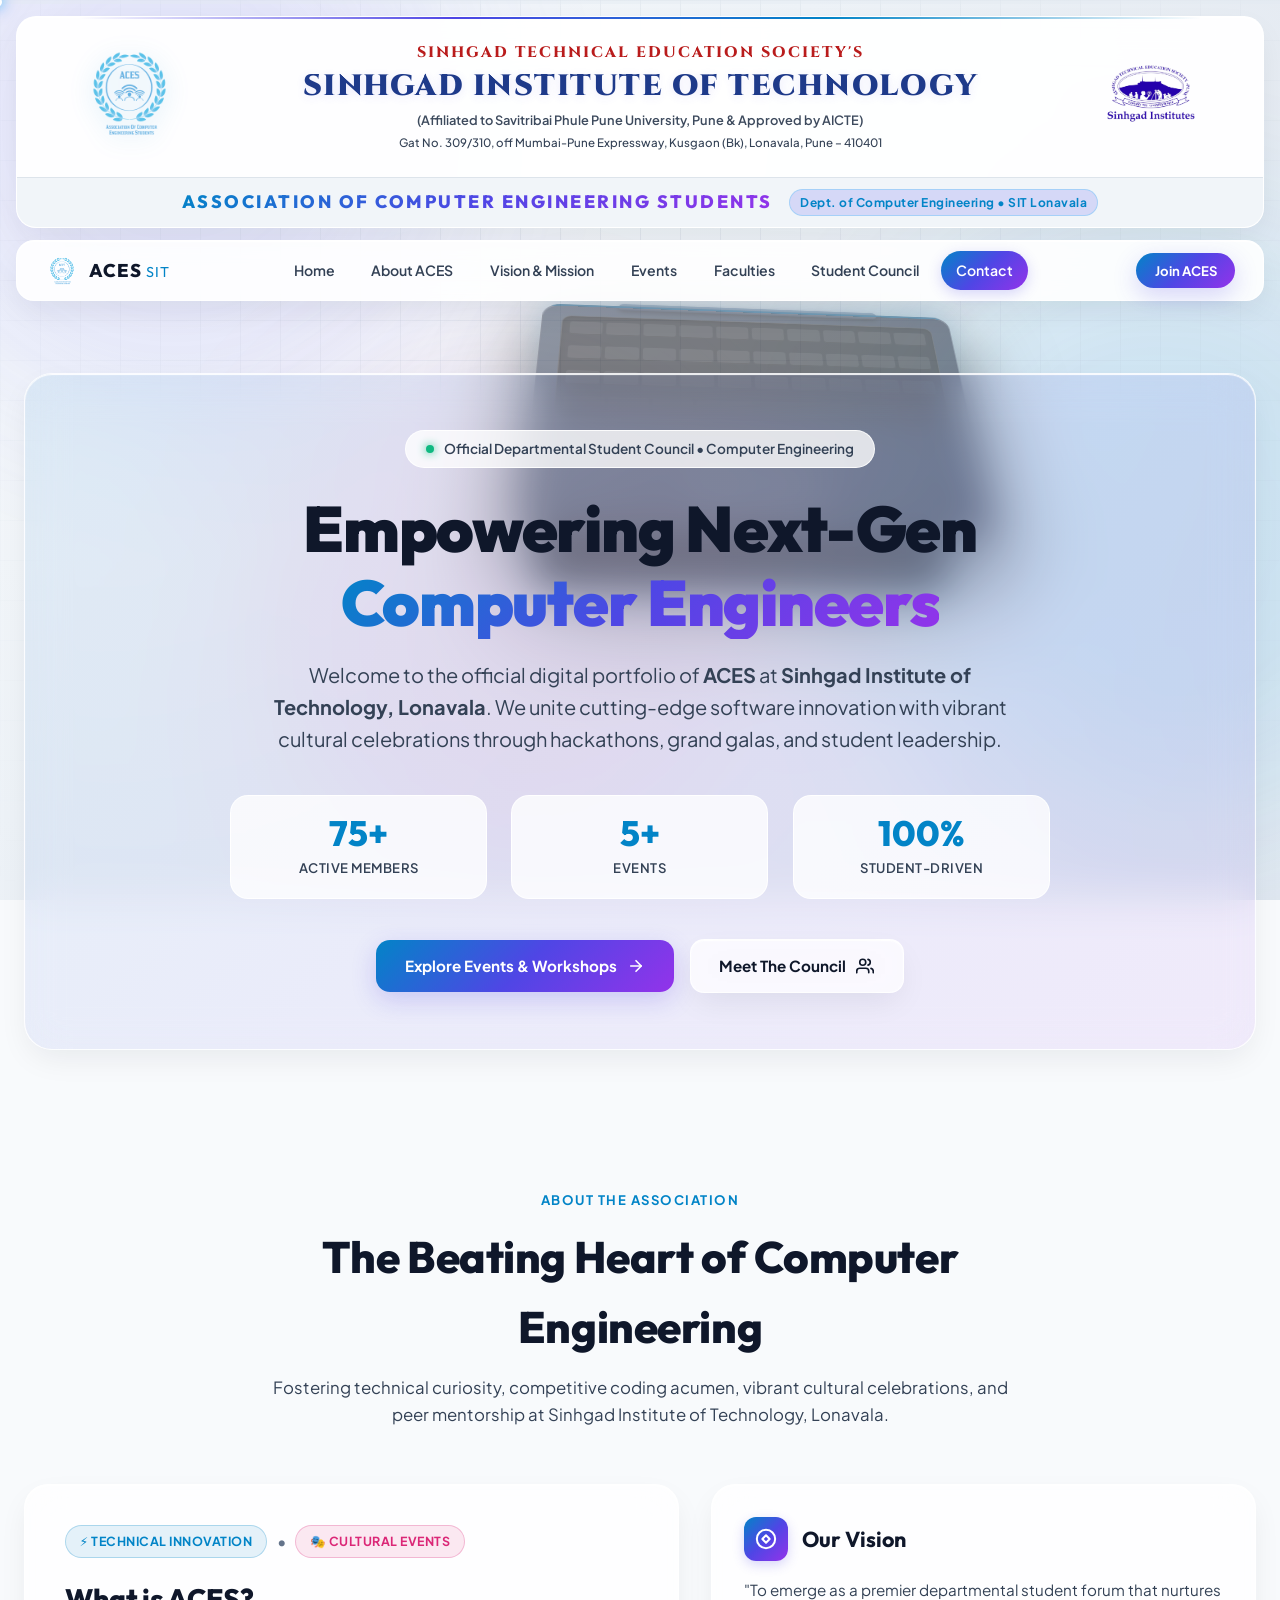
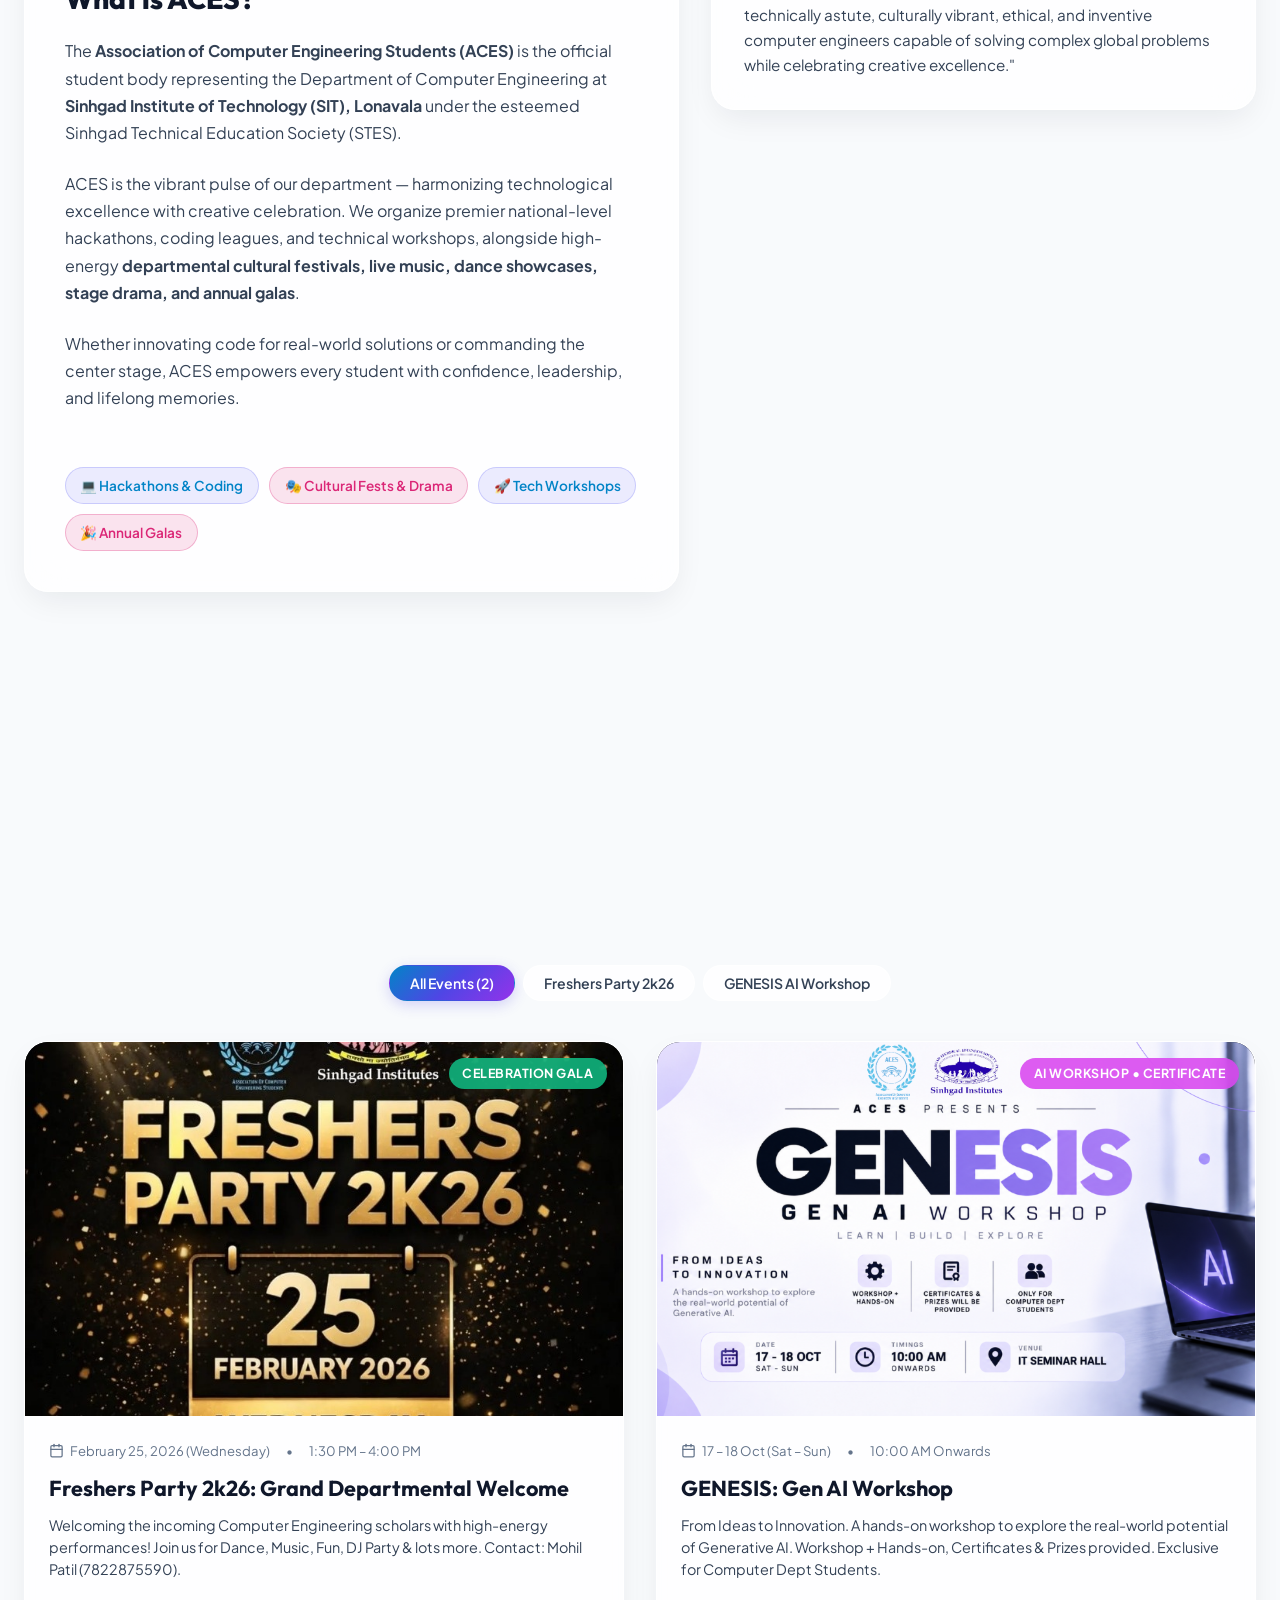
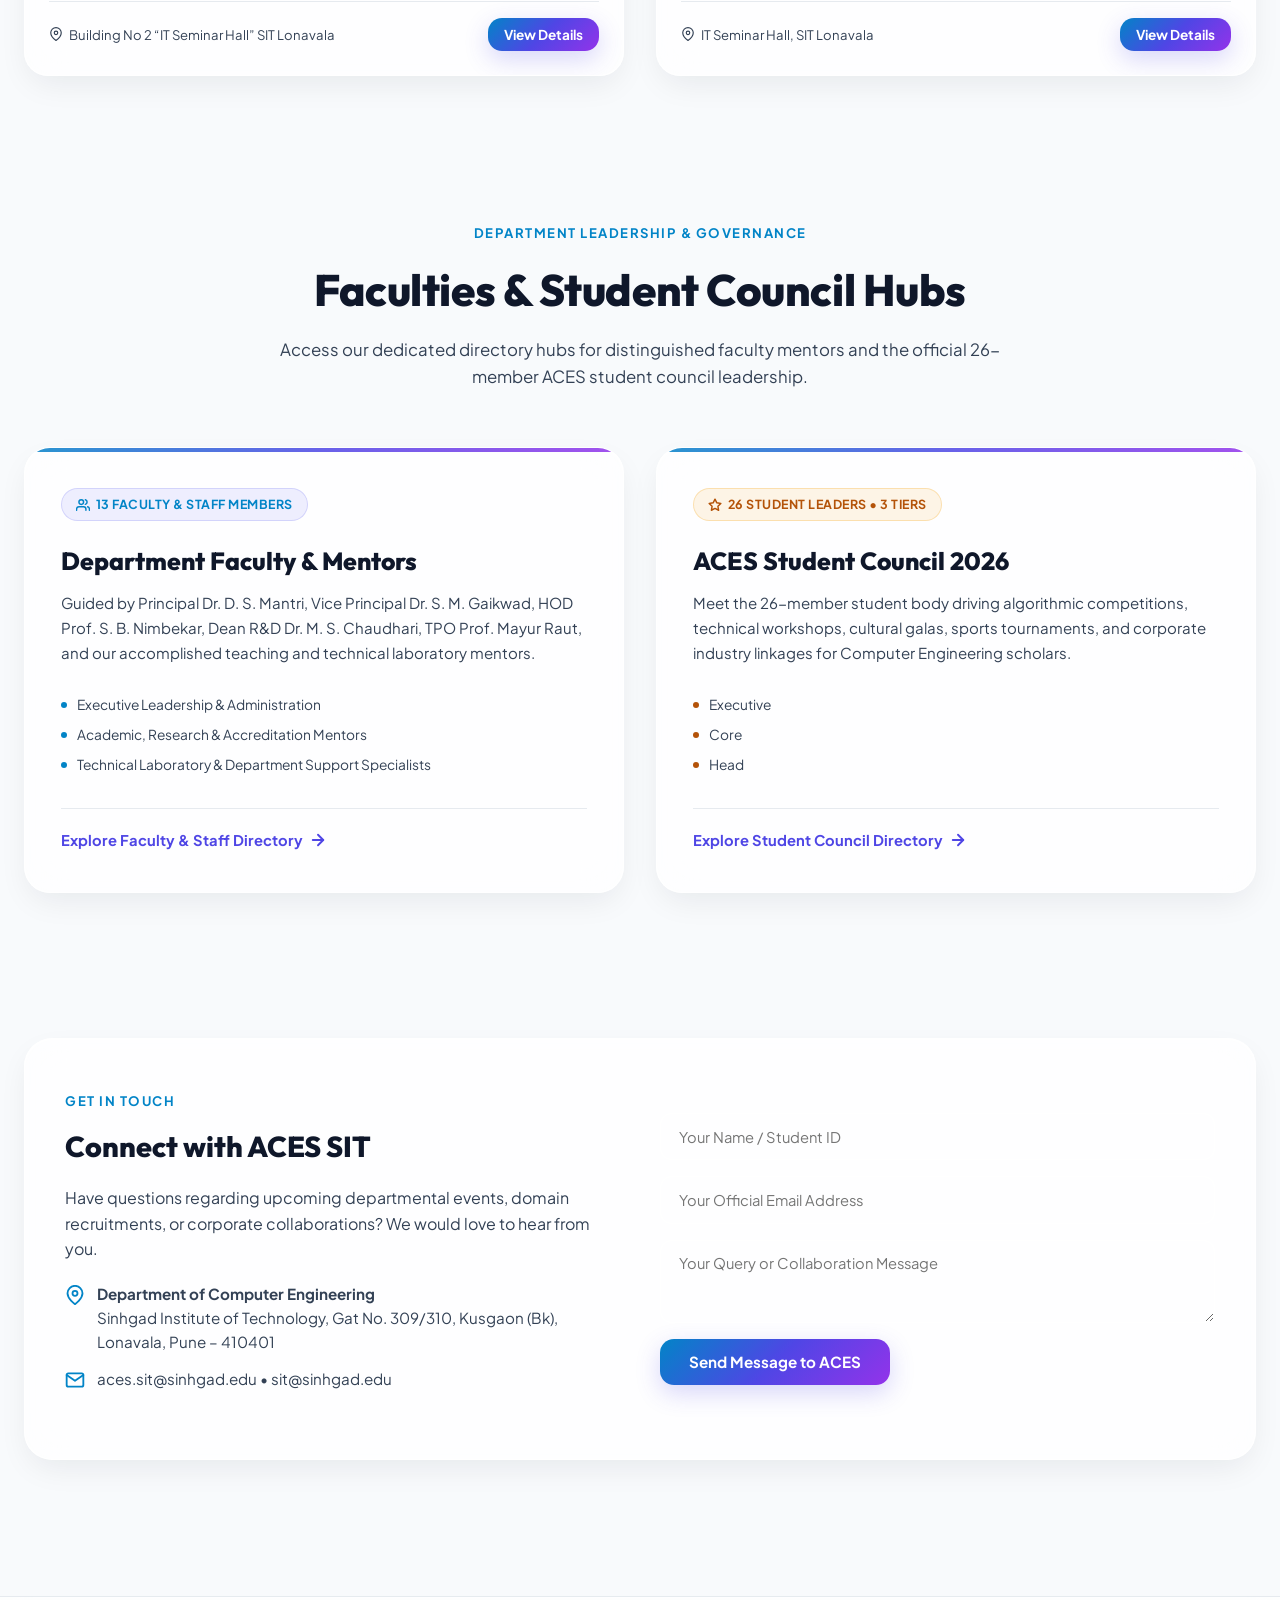
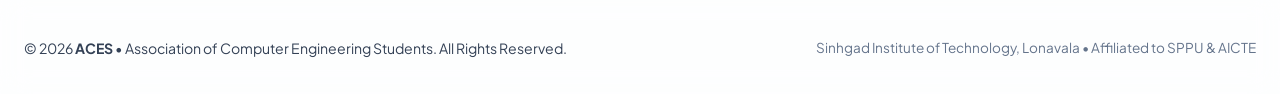
==== index.html @ c7957957 "Initial commit: ACES SIT official departmental website" ====
<!DOCTYPE html>
<html lang="en">
<head>
  <meta charset="UTF-8">
  <meta name="viewport" content="width=device-width, initial-scale=1.0">
  <meta name="description" content="Official website of ACES (Association of Computer Engineering Students), the departmental student body of Computer Engineering at Sinhgad Institute of Technology (SIT), Lonavala.">
  <meta name="keywords" content="ACES, Sinhgad Institute of Technology, SIT Lonavala, Computer Engineering, Student Club, STES, Events, Hackathon, Department Faculties">
  <title>ACES | Association of Computer Engineering Students - SIT Lonavala</title>
  
  <!-- Favicon -->
  <link rel="icon" type="image/png" href="assets/aces-logo.png">
  
  <!-- Stylesheet -->
  <link rel="stylesheet" href="css/style.css">
</head>
<body>

  <!-- ========================================================================
       0. STARTUP SYSTEM BOOT PRELOADER ANIMATION
       ======================================================================== -->
  <div id="site-preloader" class="site-preloader" aria-label="Loading ACES SIT Website">
    <div class="preloader-glass-card">
      <div class="preloader-emblem-box">
        <div class="preloader-orbit-ring ring-1"></div>
        <div class="preloader-orbit-ring ring-2"></div>
        <img src="assets/aces-logo.png" alt="ACES Official Emblem" class="preloader-aces-logo">
      </div>
      <span class="preloader-badge">SIT Lonavala &bull; STES</span>
      <h2 class="preloader-brand-name">ACES SIT</h2>
      <div class="preloader-motto">&ldquo;Association of Computer Engineering Students&rdquo;</div>
      
      <div class="preloader-progress-shell">
        <div id="preloader-progress-bar" class="preloader-progress-fill"></div>
      </div>
      
      <div class="preloader-status-row">
        <span id="preloader-status-label">INITIALIZING SUBSYSTEMS...</span>
        <span id="preloader-percent-label">0%</span>
      </div>
    </div>
  </div>

  <!-- SVG Gradient Definitions for Circular Rings & Accents -->
  <svg style="position: absolute; width: 0; height: 0; overflow: hidden;" aria-hidden="true">
    <defs>
      <linearGradient id="brandGradientSvg" x1="0%" y1="0%" x2="100%" y2="100%">
        <stop offset="0%" stop-color="#0284c7" />
        <stop offset="50%" stop-color="#4f46e5" />
        <stop offset="100%" stop-color="#db2777" />
      </linearGradient>
    </defs>
  </svg>

  <!-- Top Viewport Scroll Progress Bar -->
  <div id="scroll-progress-container" class="scroll-progress-container" aria-hidden="true">
    <div id="scroll-progress-bar" class="scroll-progress-bar">
      <div class="scroll-progress-glow"></div>
    </div>
  </div>

  <!-- Background Ambient Glow & Mesh -->
  <div class="ambient-glow" aria-hidden="true">
    <div class="orb orb-1"></div>
    <div class="orb orb-2"></div>
    <div class="orb orb-3"></div>
  </div>
  <div class="grid-mesh" aria-hidden="true"></div>

  <!-- ========================================================================
       0B. 3D SCROLL-DRIVEN BACKGROUND LAPTOP
       Flap opens continuously in 3D perspective as you scroll top-to-bottom
       ======================================================================== -->
  <div id="scroll-laptop-bg" class="scroll-laptop-bg" aria-hidden="true">
    <div class="laptop-3d-scene">
      <div class="laptop-body" id="laptop-body">
        
        <!-- 1. Screen Flap (Hinged at the back edge of the keyboard base) -->
        <div class="laptop-screen-flap" id="laptop-screen-flap">
          
          <!-- Inner Screen Display (Front face, facing viewer when open) -->
          <div class="screen-inner-display" id="screen-inner-display">
            <div class="webcam-dot"></div>
            <div class="screen-terminal-box">
              <div class="terminal-top-bar">
                <span class="dot r"></span>
                <span class="dot y"></span>
                <span class="dot g"></span>
                <span class="t-title">aces@sit-lonavala: ~/system</span>
              </div>
              <div class="term-line"><span class="term-c-purple">const</span> <span class="term-c-cyan">ACES</span> = <span class="term-c-green">new</span> DepartmentEngine({</div>
              <div class="term-line indent"><span class="term-c-dim">dept:</span> <span class="term-c-gold">"Computer Engg"</span>,</div>
              <div class="term-line indent"><span class="term-c-dim">status:</span> <span class="term-c-green">"Online &amp; Active"</span>,</div>
              <div class="term-line indent"><span class="term-c-dim">events:</span> [<span class="term-c-gold">"Freshers 2k26"</span>, <span class="term-c-gold">"GENESIS"</span>]</div>
              <div class="term-line">});</div>
              <div class="term-line prompt"><span class="term-c-green">&gt; aces.bootSequence()</span>; <span class="term-c-dim">// Ready</span></div>
            </div>
          </div>

          <!-- Outer Shell (Back of the screen, facing away when open) -->
          <div class="screen-outer-shell" id="screen-outer-shell">
            <img src="assets/aces-logo.png" alt="ACES" class="laptop-logo-back">
            <span class="laptop-logo-text">ACES SIT</span>
          </div>

        </div>

        <!-- 2. Keyboard Base (Lying flat on desk) -->
        <div class="laptop-base">
          <div class="laptop-hinge"></div>
          <div class="laptop-keyboard">
            <div class="key-row"><div class="key"></div><div class="key"></div><div class="key"></div><div class="key"></div><div class="key"></div><div class="key"></div><div class="key"></div><div class="key"></div><div class="key"></div><div class="key"></div></div>
            <div class="key-row"><div class="key"></div><div class="key"></div><div class="key"></div><div class="key"></div><div class="key"></div><div class="key"></div><div class="key"></div><div class="key"></div><div class="key"></div><div class="key"></div></div>
            <div class="key-row"><div class="key"></div><div class="key"></div><div class="key"></div><div class="key"></div><div class="key"></div><div class="key"></div><div class="key"></div><div class="key"></div><div class="key"></div><div class="key"></div></div>
            <div class="key-row"><div class="key"></div><div class="key"></div><div class="key"></div><div class="key space"></div><div class="key"></div><div class="key"></div></div>
          </div>
          <div class="laptop-trackpad"></div>
        </div>

      </div>
    </div>
  </div>

  <!-- ========================================================================
       1. OFFICIAL INSTITUTIONAL LETTERHEAD HEADER
       Matches official SIT Lonavala letterhead layout:
       Left: ACES Logo | Center: SIT & STES Details | Right: Sinhgad Logo
       ======================================================================== -->
  <header class="institutional-letterhead-wrapper" id="top-letterhead">
    <div class="letterhead-container">
      
      <!-- Top Letterhead Row -->
      <div class="letterhead-top-row">
        
        <!-- Left: Official ACES Logo -->
        <div class="letterhead-logo-aces">
          <a href="#home" title="ACES - Association of Computer Engineering Students">
            <img src="assets/aces-logo.png" alt="ACES - Association of Computer Engineering Students Logo" class="aces-official-logo-img">
          </a>
        </div>

        <!-- Center: Institutional Accreditation & Affiliation -->
        <div class="letterhead-center-text">
          <div class="society-title">SINHGAD TECHNICAL EDUCATION SOCIETY'S</div>
          <h1 class="institute-name">SINHGAD INSTITUTE OF TECHNOLOGY</h1>
          <div class="affiliation-text">(Affiliated to Savitribai Phule Pune University, Pune &amp; Approved by AICTE)</div>
          <div class="campus-address">Gat No. 309/310, off Mumbai-Pune Expressway, Kusgaon (Bk), Lonavala, Pune – 410401</div>
        </div>

        <!-- Right: Official Sinhgad Institutes Logo -->
        <div class="letterhead-logo-sinhgad">
          <a href="https://sit.sinhgad.edu/" target="_blank" rel="noopener noreferrer" title="Sinhgad Technical Education Society - Sinhgad Institutes">
            <img src="assets/sinhgad-logo.png" alt="Sinhgad Institutes Logo" class="sinhgad-official-logo-img">
          </a>
        </div>

      </div>

      <!-- Lower Letterhead Ribbon -->
      <div class="letterhead-ribbon">
        <span class="ribbon-text">ASSOCIATION OF COMPUTER ENGINEERING STUDENTS</span>
        <span class="ribbon-tag">Dept. of Computer Engineering &bull; SIT Lonavala</span>
      </div>

    </div>
  </header>

  <!-- ========================================================================
       2. STICKY GLASS NAVIGATION BAR
       ======================================================================== -->
  <nav class="sticky-nav-bar" id="sticky-nav" aria-label="Main Navigation">
    <div class="sticky-nav-inner">
      <a href="#home" class="nav-brand-mini">
        <img src="assets/aces-logo.png" alt="ACES Emblem" class="mini-aces-logo">
        <span>ACES <span style="font-weight: 400; color: var(--cyan-accent); font-size: 0.9rem;">SIT</span></span>
      </a>

      <ul class="nav-links-menu">
        <li class="nav-pill-item"><a href="#home" class="active">Home</a></li>
        <li class="nav-pill-item"><a href="#about">About ACES</a></li>
        <li class="nav-pill-item"><a href="#vision">Vision &amp; Mission</a></li>
        <li class="nav-pill-item"><a href="#events">Events</a></li>
        <li class="nav-pill-item"><a href="faculties.html">Faculties</a></li>
        <li class="nav-pill-item"><a href="council.html">Student Council</a></li>
        <li class="nav-pill-item"><a href="#contact">Contact</a></li>
      </ul>

      <!-- CTA Button -->
      <a href="#contact" class="btn btn-primary nav-contact-btn" style="padding: 0.45rem 1.15rem; font-size: 0.82rem; border-radius: 9999px;">
        <span>Join ACES</span>
      </a>
    </div>
  </nav>

  <!-- ========================================================================
       3. HERO PORTFOLIO SECTION
       ======================================================================== -->
  <main id="home" class="hero-section">
    <div class="container">
      <div class="hero-glass-box scroll-reveal reveal-scale">
        
        <div class="hero-pill-badge">
          <span class="live-dot"></span>
          <span>Official Departmental Student Council &bull; Computer Engineering</span>
        </div>

        <h2 class="hero-title">
          Empowering Next-Gen <br>
          <span class="gradient-text">Computer Engineers</span>
        </h2>

        <p class="hero-subtitle">
          Welcome to the official digital portfolio of <strong>ACES</strong> at <strong>Sinhgad Institute of Technology, Lonavala</strong>. We unite cutting-edge software innovation with vibrant cultural celebrations through hackathons, grand galas, and student leadership.
        </p>

        <!-- Stats Counters -->
        <div class="hero-stats-row" id="hero-stats">
          <div class="stat-glass-card scroll-reveal reveal-up delay-1">
            <div class="stat-number" data-count="75" data-suffix="+">75+</div>
            <div class="stat-label">Active Members</div>
          </div>
          <div class="stat-glass-card scroll-reveal reveal-up delay-2">
            <div class="stat-number" data-count="5" data-suffix="+">5+</div>
            <div class="stat-label">Events</div>
          </div>
          <div class="stat-glass-card scroll-reveal reveal-up delay-3">
            <div class="stat-number" data-count="100" data-suffix="%">100%</div>
            <div class="stat-label">Student-Driven</div>
          </div>
        </div>

        <!-- Action CTAs -->
        <div class="hero-actions">
          <a href="#events" class="btn btn-primary">
            <span>Explore Events &amp; Workshops</span>
            <svg width="18" height="18" viewBox="0 0 24 24" fill="none" stroke="currentColor" stroke-width="2.2" stroke-linecap="round" stroke-linejoin="round">
              <line x1="5" y1="12" x2="19" y2="12"></line>
              <polyline points="12 5 19 12 12 19"></polyline>
            </svg>
          </a>
          <a href="#team" class="btn btn-glass">
            <span>Meet The Council</span>
            <svg width="18" height="18" viewBox="0 0 24 24" fill="none" stroke="currentColor" stroke-width="2.2" stroke-linecap="round" stroke-linejoin="round">
              <path d="M17 21v-2a4 4 0 0 0-4-4H5a4 4 0 0 0-4 4v2"></path>
              <circle cx="9" cy="7" r="4"></circle>
              <path d="M23 21v-2a4 4 0 0 0-3-3.87"></path>
              <path d="M16 3.13a4 4 0 0 1 0 7.75"></path>
            </svg>
          </a>
        </div>

      </div>
    </div>
  </main>

  <!-- ========================================================================
       4. ABOUT ACES SECTION & VISION / MISSION
       ======================================================================== -->
  <section id="about" class="section-block">
    <div class="container">
      
      <div class="section-header scroll-reveal reveal-up">
        <span class="section-tag">About The Association</span>
        <h2 class="section-title">The Beating Heart of Computer Engineering</h2>
        <p class="section-desc">Fostering technical curiosity, competitive coding acumen, vibrant cultural celebrations, and peer mentorship at Sinhgad Institute of Technology, Lonavala.</p>
      </div>

      <div class="about-grid">
        
        <!-- About Overview Card -->
        <div class="about-main-card glass-card scroll-reveal reveal-left">
          <div>
            <div class="about-card-badge-row">
              <span class="duo-tag duo-tag-tech">⚡ Technical Innovation</span>
              <span class="duo-tag-separator">&bull;</span>
              <span class="duo-tag duo-tag-cult">🎭 Cultural Events</span>
            </div>

            <h3 class="about-highlight-title">What is ACES?</h3>
            
            <p class="about-body-text">
              The <strong>Association of Computer Engineering Students (ACES)</strong> is the official student body representing the Department of Computer Engineering at <strong>Sinhgad Institute of Technology (SIT), Lonavala</strong> under the esteemed Sinhgad Technical Education Society (STES).
            </p>
            
            <p class="about-body-text">
              ACES is the vibrant pulse of our department — harmonizing technological excellence with creative celebration. We organize premier national-level hackathons, coding leagues, and technical workshops, alongside high-energy <strong>departmental cultural festivals, live music, dance showcases, stage drama, and annual galas</strong>.
            </p>
            
            <p class="about-body-text" style="margin-bottom: 1.5rem;">
              Whether innovating code for real-world solutions or commanding the center stage, ACES empowers every student with confidence, leadership, and lifelong memories.
            </p>
          </div>

          <!-- Feature Tag Chips -->
          <div class="about-badges-list">
            <span class="about-badge-item">💻 Hackathons &amp; Coding</span>
            <span class="about-badge-item about-badge-cult">🎭 Cultural Fests &amp; Drama</span>
            <span class="about-badge-item">🚀 Tech Workshops</span>
            <span class="about-badge-item about-badge-cult">🎉 Annual Galas</span>
          </div>
        </div>

        <!-- Vision & Mission Stack -->
        <div class="vision-mission-stack" id="vision">
          
          <!-- Vision Card -->
          <div class="vision-card glass-card scroll-reveal reveal-right delay-1">
            <div class="card-heading-row">
              <div class="card-icon-round">
                <svg width="22" height="22" viewBox="0 0 24 24" fill="none" stroke="currentColor" stroke-width="2.2" stroke-linecap="round" stroke-linejoin="round">
                  <circle cx="12" cy="12" r="10"></circle>
                  <polygon points="12 8 8 12 12 16 16 12 12 8"></polygon>
                </svg>
              </div>
              <h3 class="card-heading-title">Our Vision</h3>
            </div>
            <p style="font-size: 0.95rem; color: var(--text-muted); line-height: 1.65;">
              "To emerge as a premier departmental student forum that nurtures technically astute, culturally vibrant, ethical, and inventive computer engineers capable of solving complex global problems while celebrating creative excellence."
            </p>
          </div>

          <!-- Mission Card -->
          <div class="mission-card glass-card scroll-reveal reveal-right delay-2">
            <div class="card-heading-row">
              <div class="card-icon-round" style="background: linear-gradient(135deg, #06b6d4, #3b82f6);">
                <svg width="22" height="22" viewBox="0 0 24 24" fill="none" stroke="currentColor" stroke-width="2.2" stroke-linecap="round" stroke-linejoin="round">
                  <path d="M22 11.08V12a10 10 0 1 1-5.93-9.14"></path>
                  <polyline points="22 4 12 14.01 9 11.01"></polyline>
                </svg>
              </div>
              <h3 class="card-heading-title">Our Mission</h3>
            </div>
            <ul class="mission-pillars-list">
              <li class="mission-pillar-item">
                <span class="pillar-bullet">&#10003;</span>
                <span><strong>Technical Acumen:</strong> Provide experiential learning through hands-on workshops on AI, Cloud, Cyber Security, and Full-Stack frameworks.</span>
              </li>
              <li class="mission-pillar-item">
                <span class="pillar-bullet">&#10003;</span>
                <span><strong>Cultural &amp; Creative Expression:</strong> Celebrate artistic passions through grand cultural fests, live music, dance, theatre, and annual galas that build stage poise, confidence, and camaraderie.</span>
              </li>
              <li class="mission-pillar-item">
                <span class="pillar-bullet">&#10003;</span>
                <span><strong>Competitive Spirit:</strong> Host national symposiums, algorithmic code clashes, and collaborative 24-hour hackathons.</span>
              </li>
              <li class="mission-pillar-item">
                <span class="pillar-bullet">&#10003;</span>
                <span><strong>Industry Bridge:</strong> Connect students with tech alumni, corporate recruiters, and open-source project mentors.</span>
              </li>
              <li class="mission-pillar-item">
                <span class="pillar-bullet">&#10003;</span>
                <span><strong>Holistic Leadership:</strong> Instill professional ethics, effective communication, organizational management, and teamwork.</span>
              </li>
            </ul>
          </div>

        </div>

      </div>

    </div>
  </section>

    <!-- ========================================================================
       5. FLAGSHIP DEPARTMENTAL EVENTS (Freshers Party 2k26 & GENESIS)
       ======================================================================== -->
  <section id="events" class="section-block">
    <div class="container">
      
      <div class="section-header scroll-reveal reveal-up">
        <span class="section-tag">Departmental Calendar</span>
        <h2 class="section-title">Flagship Departmental Events</h2>
        <p class="section-desc">Celebrating welcoming milestones, cultural galas, and hands-on cutting-edge workshops organized by ACES SIT Lonavala.</p>
      </div>

      <!-- Event Category Filter Bar -->
      <div class="events-filter-bar">
        <button type="button" class="filter-btn active" data-filter="all">All Events (2)</button>
        <button type="button" class="filter-btn" data-filter="freshers">Freshers Party 2k26</button>
        <button type="button" class="filter-btn" data-filter="genesis">GENESIS AI Workshop</button>
      </div>

      <!-- Events Grid with Thumbnails -->
      <div class="events-grid">
        
        <!-- Event 1: Freshers Party 2k26 -->
        <div class="event-card glass-card scroll-reveal reveal-up delay-1" data-category="freshers">
          <div class="event-thumb-wrap">
            <img src="assets/event-freshers.jpg" alt="Freshers Party 2k26 Poster" class="event-thumbnail-img">
            <span class="event-badge-status status-upcoming">Celebration Gala</span>
          </div>
          <div class="event-content">
            <div class="event-meta-row">
              <span class="event-meta-item">
                <svg width="15" height="15" viewBox="0 0 24 24" fill="none" stroke="currentColor" stroke-width="2" stroke-linecap="round" stroke-linejoin="round"><rect x="3" y="4" width="18" height="18" rx="2" ry="2"></rect><line x1="16" y1="2" x2="16" y2="6"></line><line x1="8" y1="2" x2="8" y2="6"></line><line x1="3" y1="10" x2="21" y2="10"></line></svg>
                February 25, 2026 (Wednesday)
              </span>
              <span>&bull;</span>
              <span class="event-meta-item">1:30 PM &ndash; 4:00 PM</span>
            </div>
            <h3 class="event-card-title">Freshers Party 2k26: Grand Departmental Welcome</h3>
            <p class="event-card-desc">
              Welcoming the incoming Computer Engineering scholars with high-energy performances! Join us for Dance, Music, Fun, DJ Party &amp; lots more. Contact: Mohil Patil (7822875590).
            </p>
            <div class="event-card-footer">
              <span class="event-venue-tag">
                <svg width="14" height="14" viewBox="0 0 24 24" fill="none" stroke="currentColor" stroke-width="2" stroke-linecap="round" stroke-linejoin="round"><path d="M21 10c0 7-9 13-9 13s-9-6-9-13a9 9 0 0 1 18 0z"></path><circle cx="12" cy="10" r="3"></circle></svg>
                Building No 2 &ldquo;IT Seminar Hall&rdquo; SIT Lonavala
              </span>
              <button type="button" class="btn btn-primary" style="padding: 0.5rem 1rem; font-size: 0.85rem;" data-event-id="freshers">View Details</button>
            </div>
          </div>
        </div>

        <!-- Event 2: GENESIS Generative AI Workshop -->
        <div class="event-card glass-card scroll-reveal reveal-up delay-2" data-category="genesis">
          <div class="event-thumb-wrap">
            <img src="assets/event-genesis.png" alt="ACES Presents GENESIS Gen AI Workshop Poster" class="event-thumbnail-img">
            <span class="event-badge-status status-flagship">AI Workshop &bull; Certificate</span>
          </div>
          <div class="event-content">
            <div class="event-meta-row">
              <span class="event-meta-item">
                <svg width="15" height="15" viewBox="0 0 24 24" fill="none" stroke="currentColor" stroke-width="2" stroke-linecap="round" stroke-linejoin="round"><rect x="3" y="4" width="18" height="18" rx="2" ry="2"></rect><line x1="16" y1="2" x2="16" y2="6"></line><line x1="8" y1="2" x2="8" y2="6"></line><line x1="3" y1="10" x2="21" y2="10"></line></svg>
                17 &ndash; 18 Oct (Sat &ndash; Sun)
              </span>
              <span>&bull;</span>
              <span class="event-meta-item">10:00 AM Onwards</span>
            </div>
            <h3 class="event-card-title">GENESIS: Gen AI Workshop</h3>
            <p class="event-card-desc">
              From Ideas to Innovation. A hands-on workshop to explore the real-world potential of Generative AI. Workshop + Hands-on, Certificates &amp; Prizes provided. Exclusive for Computer Dept Students.
            </p>
            <div class="event-card-footer">
              <span class="event-venue-tag">
                <svg width="14" height="14" viewBox="0 0 24 24" fill="none" stroke="currentColor" stroke-width="2" stroke-linecap="round" stroke-linejoin="round"><path d="M21 10c0 7-9 13-9 13s-9-6-9-13a9 9 0 0 1 18 0z"></path><circle cx="12" cy="10" r="3"></circle></svg>
                IT Seminar Hall, SIT Lonavala
              </span>
              <button type="button" class="btn btn-primary" style="padding: 0.5rem 1rem; font-size: 0.85rem;" data-event-id="genesis">View Details</button>
            </div>
          </div>
        </div>

      </div>

    </div>
  </section>

  <!-- ========================================================================
       6. DEDICATED DEPARTMENT DIRECTORIES & PORTAL HUBS
       Faculties & Student Council have dedicated multi-page hubs
       ======================================================================== -->
  <section id="directories" class="section-block" style="background: rgba(255, 255, 255, 0.015);">
    <div class="container">
      
      <div class="section-header scroll-reveal reveal-up">
        <span class="section-tag">Department Leadership &amp; Governance</span>
        <h2 class="section-title">Faculties &amp; Student Council Hubs</h2>
        <p class="section-desc">Access our dedicated directory hubs for distinguished faculty mentors and the official 26-member ACES student council leadership.</p>
      </div>

      <div class="directory-portals-grid">
        
        <!-- Faculty Hub Card -->
        <a href="faculties.html" class="directory-portal-card scroll-reveal reveal-left">
          <div>
            <span class="portal-badge">
              <svg width="14" height="14" viewBox="0 0 24 24" fill="none" stroke="currentColor" stroke-width="2.5" stroke-linecap="round" stroke-linejoin="round"><path d="M17 21v-2a4 4 0 0 0-4-4H5a4 4 0 0 0-4 4v2"></path><circle cx="9" cy="7" r="4"></circle><path d="M23 21v-2a4 4 0 0 0-3-3.87"></path><path d="M16 3.13a4 4 0 0 1 0 7.75"></path></svg>
              13 Faculty &amp; Staff Members
            </span>
            <h3 class="portal-title">Department Faculty &amp; Mentors</h3>
            <p class="portal-desc">
              Guided by Principal Dr. D. S. Mantri, Vice Principal Dr. S. M. Gaikwad, HOD Prof. S. B. Nimbekar, Dean R&amp;D Dr. M. S. Chaudhari, TPO Prof. Mayur Raut, and our accomplished teaching and technical laboratory mentors.
            </p>
            <ul class="portal-highlights-list">
              <li><span class="dot"></span><span>Executive Leadership &amp; Administration</span></li>
              <li><span class="dot"></span><span>Academic, Research &amp; Accreditation Mentors</span></li>
              <li><span class="dot"></span><span>Technical Laboratory &amp; Department Support Specialists</span></li>
            </ul>
          </div>
          <div class="portal-btn-row">
            <span class="portal-action-text">
              <span>Explore Faculty &amp; Staff Directory</span>
              <svg width="18" height="18" viewBox="0 0 24 24" fill="none" stroke="currentColor" stroke-width="2.5" stroke-linecap="round" stroke-linejoin="round"><line x1="5" y1="12" x2="19" y2="12"></line><polyline points="12 5 19 12 12 19"></polyline></svg>
            </span>
          </div>
        </a>

        <!-- Student Council Hub Card -->
        <a href="council.html" class="directory-portal-card scroll-reveal reveal-right">
          <div>
            <span class="portal-badge" style="color: var(--sinhgad-gold); background: rgba(245, 158, 11, 0.1); border-color: rgba(245, 158, 11, 0.25);">
              <svg width="14" height="14" viewBox="0 0 24 24" fill="none" stroke="currentColor" stroke-width="2.5" stroke-linecap="round" stroke-linejoin="round"><polygon points="12 2 15.09 8.26 22 9.27 17 14.14 18.18 21.02 12 17.77 5.82 21.02 7 14.14 2 9.27 8.91 8.26 12 2"></polygon></svg>
              26 Student Leaders &bull; 3 Tiers
            </span>
            <h3 class="portal-title">ACES Student Council 2026</h3>
            <p class="portal-desc">
              Meet the 26-member student body driving algorithmic competitions, technical workshops, cultural galas, sports tournaments, and corporate industry linkages for Computer Engineering scholars.
            </p>
            <ul class="portal-highlights-list">
              <li><span class="dot" style="background: var(--sinhgad-gold);"></span><span>Executive</span></li>
              <li><span class="dot" style="background: var(--sinhgad-gold);"></span><span>Core</span></li>
              <li><span class="dot" style="background: var(--sinhgad-gold);"></span><span>Head</span></li>
            </ul>
          </div>
          <div class="portal-btn-row">
            <span class="portal-action-text">
              <span>Explore Student Council Directory</span>
              <svg width="18" height="18" viewBox="0 0 24 24" fill="none" stroke="currentColor" stroke-width="2.5" stroke-linecap="round" stroke-linejoin="round"><line x1="5" y1="12" x2="19" y2="12"></line><polyline points="12 5 19 12 12 19"></polyline></svg>
            </span>
          </div>
        </a>

      </div>

    </div>
  </section>

  <!-- ========================================================================
       8. CONTACT & CAMPUS DETAILS
       ======================================================================== -->
  <section id="contact" class="section-block">
    <div class="container">
      <div class="contact-glass-card scroll-reveal reveal-scale">
        
        <div class="contact-info-col">
          <span class="section-tag">Get In Touch</span>
          <h3>Connect with ACES SIT</h3>
          <p style="color: var(--text-muted); line-height: 1.6;">
            Have questions regarding upcoming departmental events, domain recruitments, or corporate collaborations? We would love to hear from you.
          </p>

          <div class="contact-address-block">
            <div class="contact-item">
              <svg width="20" height="20" viewBox="0 0 24 24" fill="none" stroke="currentColor" stroke-width="2.2" stroke-linecap="round" stroke-linejoin="round"><path d="M21 10c0 7-9 13-9 13s-9-6-9-13a9 9 0 0 1 18 0z"></path><circle cx="12" cy="10" r="3"></circle></svg>
              <span><strong>Department of Computer Engineering</strong><br>Sinhgad Institute of Technology, Gat No. 309/310, Kusgaon (Bk), Lonavala, Pune – 410401</span>
            </div>
            <div class="contact-item">
              <svg width="20" height="20" viewBox="0 0 24 24" fill="none" stroke="currentColor" stroke-width="2.2" stroke-linecap="round" stroke-linejoin="round"><path d="M4 4h16c1.1 0 2 .9 2 2v12c0 1.1-.9 2-2 2H4c-1.1 0-2-.9-2-2V6c0-1.1.9-2 2-2z"></path><polyline points="22,6 12,13 2,6"></polyline></svg>
              <span>aces.sit@sinhgad.edu &bull; sit@sinhgad.edu</span>
            </div>
          </div>
        </div>

        <div class="contact-form-col">
          <form onsubmit="event.preventDefault(); alert('Thank you! Your message has been sent to the ACES SIT Secretariat.');" style="display: flex; flex-direction: column; gap: 1rem;">
            <input type="text" placeholder="Your Name / Student ID" required style="width: 100%; padding: 0.85rem 1.1rem; border-radius: 12px; background: rgba(255, 255, 255, 0.05); border: 1px solid var(--glass-border); color: var(--text-main); font-family: inherit; font-size: 0.92rem; outline: none;">
            <input type="email" placeholder="Your Official Email Address" required style="width: 100%; padding: 0.85rem 1.1rem; border-radius: 12px; background: rgba(255, 255, 255, 0.05); border: 1px solid var(--glass-border); color: var(--text-main); font-family: inherit; font-size: 0.92rem; outline: none;">
            <textarea rows="3" placeholder="Your Query or Collaboration Message" required style="width: 100%; padding: 0.85rem 1.1rem; border-radius: 12px; background: rgba(255, 255, 255, 0.05); border: 1px solid var(--glass-border); color: var(--text-main); font-family: inherit; font-size: 0.92rem; outline: none; resize: vertical;"></textarea>
            <button type="submit" class="btn btn-primary" style="align-self: flex-start;">Send Message to ACES</button>
          </form>
        </div>

      </div>
    </div>
  </section>

  <!-- ========================================================================
       9. FOOTER
       ======================================================================== -->
  <footer class="site-footer">
    <div class="container footer-inner">
      <div class="footer-copy">
        &copy; 2026 <strong>ACES</strong> &bull; Association of Computer Engineering Students. All Rights Reserved.
      </div>
      <div style="font-size: 0.85rem; color: var(--text-dim);">
        Sinhgad Institute of Technology, Lonavala &bull; Affiliated to SPPU &amp; AICTE
      </div>
    </div>
  </footer>

  <!-- ========================================================================
       10. INTERACTIVE EVENT MODAL
       ======================================================================== -->
  <div id="event-modal" class="modal-overlay" role="dialog" aria-modal="true" aria-labelledby="modal-event-title">
    <div class="modal-glass-box">
      <button type="button" class="modal-close-btn" id="modal-close-btn" aria-label="Close Modal">&times;</button>
      
      <div style="width: 100%; aspect-ratio: 16/9; border-radius: 16px; overflow: hidden; margin-bottom: 1.5rem; border: 1px solid var(--glass-border);">
        <img id="modal-event-thumb" src="assets/event-hackathon.jpg" alt="Event preview" style="width: 100%; height: 100%; object-fit: cover;">
      </div>

      <div style="display: inline-block; padding: 0.25rem 0.75rem; border-radius: 9999px; background: rgba(99, 102, 241, 0.2); color: var(--cyan-accent); font-size: 0.75rem; font-weight: 700; text-transform: uppercase; margin-bottom: 0.75rem;" id="modal-event-category">
        Flagship Event
      </div>

      <h3 id="modal-event-title" style="font-family: 'Outfit', sans-serif; font-size: 1.6rem; font-weight: 800; color: var(--text-main); margin-bottom: 0.75rem;">
        Event Title
      </h3>

      <div style="display: flex; flex-wrap: wrap; gap: 1.25rem; font-size: 0.88rem; color: var(--sinhgad-gold); margin-bottom: 1.25rem;">
        <span id="modal-event-date">📅 Date</span>
        <span id="modal-event-venue">📍 Venue</span>
      </div>

      <p id="modal-event-desc" style="font-size: 0.95rem; color: var(--text-muted); line-height: 1.65; margin-bottom: 2rem;">
        Event detailed description.
      </p>

      <div style="display: flex; gap: 1rem; align-items: center;">
        <button type="button" class="btn btn-primary" onclick="alert('Registration opening soon on the official SIT ACES portal!')">Register Now</button>
        <button type="button" class="btn btn-glass" onclick="document.getElementById('modal-close-btn').click()">Close</button>
      </div>
    </div>
  </div>

  <!-- Floating Circular Scroll Progress & Back-to-Top Widget -->
  <div id="floating-scroll-widget" class="floating-scroll-widget" aria-label="Scroll to top navigation">
    <button id="scroll-to-top-btn" class="scroll-to-top-btn" title="Back to top" aria-label="Scroll back to top">
      <svg class="progress-ring-svg" width="58" height="58" viewBox="0 0 58 58">
        <circle class="progress-ring-bg" cx="29" cy="29" r="23" stroke-width="3"></circle>
        <circle id="progress-ring-circle" class="progress-ring-circle" cx="29" cy="29" r="23" stroke-width="3"></circle>
      </svg>
      <div class="scroll-btn-inner">
        <svg class="scroll-arrow-icon" width="20" height="20" viewBox="0 0 24 24" fill="none" stroke="currentColor" stroke-width="2.6" stroke-linecap="round" stroke-linejoin="round">
          <polyline points="18 15 12 9 6 15"></polyline>
        </svg>
        <span id="scroll-percent-text" class="scroll-percent-text">0%</span>
      </div>
    </button>
  </div>

  <!-- JavaScript -->
  <script src="js/main.js"></script>
</body>
</html>
---- css/style.css ----
/* ==========================================================================
   ACES - Association of Computer Engineering Students
   Sinhgad Institute of Technology, Lonavala
   Complete Glassmorphic Design System & Interactive Stylesheet
   ========================================================================== */

/* --- Google Fonts Import --- */
@import url('https://fonts.googleapis.com/css2?family=Outfit:wght@300;400;500;600;700;800;900&family=Plus+Jakarta+Sans:wght@400;500;600;700;800&family=Cinzel:wght@700;900&family=JetBrains+Mono:wght@400;500;600&display=swap');

/* --- Root Color Variables & Theme Tokens --- */
:root {
  /* Permanent Light Theme & Glassmorphism Tokens */
  --bg-gradient: radial-gradient(circle at 10% 15%, #f8fafc 0%, #edf2f7 50%, #e2e8f0 100%);
  --bg-color: #f8fafc;
  --text-main: #0f172a;
  --text-muted: #334155;
  --text-dim: #64748b;
  
  /* Glassmorphism Tokens */
  --glass-bg: rgba(255, 255, 255, 0.75);
  --glass-header-bg: rgba(255, 255, 255, 0.9);
  --glass-letterhead-bg: rgba(255, 255, 255, 0.95);
  --glass-card-bg: rgba(255, 255, 255, 0.78);
  --glass-card-hover: rgba(255, 255, 255, 0.98);
  --glass-border: rgba(255, 255, 255, 0.85);
  --glass-border-hover: rgba(99, 102, 241, 0.45);
  --glass-border-light: rgba(148, 163, 184, 0.22);
  --glass-shadow: 0 12px 32px -6px rgba(15, 23, 42, 0.08), inset 0 1px 1px rgba(255, 255, 255, 0.95);
  --glass-shadow-hover: 0 20px 42px -8px rgba(79, 70, 229, 0.18), inset 0 1px 2px #ffffff;
  --glass-blur: blur(20px);
  
  /* Authentic Letterhead Palette (SIT Lonavala) */
  --letterhead-coral: #b91c1c;
  --letterhead-blue: #1e3a8a;
  --letterhead-subtext: #334155;
  --letterhead-ribbon-bg: rgba(241, 245, 249, 0.95);

  /* Accents & Brand Gradients */
  --primary-accent: #4f46e5;
  --primary-glow: rgba(79, 70, 229, 0.22);
  --cyan-accent: #0284c7;
  --pink-accent: #db2777;
  --amber-accent: #d97706;
  --emerald-accent: #059669;
  --brand-gradient: linear-gradient(135deg, #0284c7 0%, #4f46e5 50%, #9333ea 100%);
  --brand-gradient-glow: linear-gradient(135deg, rgba(2, 132, 199, 0.08) 0%, rgba(79, 70, 229, 0.08) 50%, rgba(147, 51, 234, 0.08) 100%);
  --sinhgad-gold: #b45309;
  
  /* Soft Ambient Orbs */
  --orb-1: rgba(99, 102, 241, 0.16);
  --orb-2: rgba(14, 165, 233, 0.14);
  --orb-3: rgba(244, 114, 182, 0.12);
  
  /* Transitions */
  --theme-transition: all 0.3s ease;
}

/* --- Base & Reset --- */
*, *::before, *::after {
  box-sizing: border-box;
  margin: 0;
  padding: 0;
}

html {
  scroll-behavior: smooth;
  font-size: 16px;
}

body {
  font-family: 'Plus Jakarta Sans', system-ui, -apple-system, sans-serif;
  background: var(--bg-color);
  background-image: var(--bg-gradient);
  background-attachment: fixed;
  color: var(--text-main);
  min-height: 100vh;
  line-height: 1.6;
  overflow-x: hidden;
  position: relative;
  transition: var(--theme-transition);
}

/* Transitions for key elements */
header, nav, .glass-card, .btn, .badge, .letterhead-container {
  transition: var(--theme-transition);
}

/* --- Ambient Floating Glow Orbs --- */
.ambient-glow {
  position: fixed;
  top: 0;
  left: 0;
  width: 100vw;
  height: 100vh;
  pointer-events: none;
  z-index: 0;
  overflow: hidden;
}

.orb {
  position: absolute;
  border-radius: 50%;
  filter: blur(95px);
  opacity: 0.85;
  transition: background 0.5s ease;
  will-change: transform;
}

.orb-1 {
  width: 550px;
  height: 550px;
  top: -150px;
  left: -100px;
  background: var(--orb-1);
  animation: floatOrb1 20s infinite alternate ease-in-out;
}

.orb-2 {
  width: 600px;
  height: 600px;
  top: 25%;
  right: -180px;
  background: var(--orb-2);
  animation: floatOrb2 25s infinite alternate ease-in-out;
}

.orb-3 {
  width: 500px;
  height: 500px;
  bottom: 5%;
  left: 20%;
  background: var(--orb-3);
  animation: floatOrb3 22s infinite alternate ease-in-out;
}

@keyframes floatOrb1 {
  0% { transform: translate(0, 0) scale(1); }
  100% { transform: translate(120px, 80px) scale(1.15); }
}

@keyframes floatOrb2 {
  0% { transform: translate(0, 0) scale(1); }
  100% { transform: translate(-100px, 120px) scale(0.9); }
}

@keyframes floatOrb3 {
  0% { transform: translate(0, 0) scale(1); }
  100% { transform: translate(70px, -90px) scale(1.1); }
}

.grid-mesh {
  position: fixed;
  inset: 0;
  background-image: 
    linear-gradient(to right, var(--glass-border-light) 1px, transparent 1px),
    linear-gradient(to bottom, var(--glass-border-light) 1px, transparent 1px);
  background-size: 40px 40px;
  mask-image: radial-gradient(circle at 50% 30%, rgba(0,0,0,0.7) 0%, rgba(0,0,0,0.1) 80%, transparent 100%);
  -webkit-mask-image: radial-gradient(circle at 50% 30%, rgba(0,0,0,0.7) 0%, rgba(0,0,0,0.1) 80%, transparent 100%);
  pointer-events: none;
  z-index: 1;
}

.container {
  width: 100%;
  max-width: 1360px;
  margin: 0 auto;
  padding: 0 1.5rem;
}

/* ==========================================================================
   OFFICIAL INSTITUTIONAL LETTERHEAD HEADER (SIT LONAVALA & ACES)
   Follows exact structure: Left ACES Logo | Center SIT Details | Right Sinhgad Logo
   ========================================================================== */
.institutional-letterhead-wrapper {
  position: relative;
  z-index: 100;
  padding: 1rem 1rem 0 1rem;
}

.letterhead-container {
  background: var(--glass-letterhead-bg);
  backdrop-filter: var(--glass-blur);
  -webkit-backdrop-filter: var(--glass-blur);
  border: 1px solid var(--glass-border);
  border-radius: 20px;
  box-shadow: var(--glass-shadow);
  overflow: hidden;
  position: relative;
}

.letterhead-container::before {
  content: '';
  position: absolute;
  top: 0;
  left: 5%;
  right: 5%;
  height: 2px;
  background: linear-gradient(90deg, transparent, var(--primary-accent), var(--cyan-accent), transparent);
  pointer-events: none;
}

/* Letterhead Top Row - Symmetrically Balanced & Centered */
.letterhead-top-row {
  display: grid;
  grid-template-columns: 160px 1fr 160px;
  align-items: center;
  justify-items: center;
  padding: 1.5rem 2rem;
  gap: 1.5rem;
  position: relative;
}

/* Left: ACES Logo */
.letterhead-logo-aces {
  width: 160px;
  display: flex;
  align-items: center;
  justify-content: center;
}

.aces-official-logo-img {
  width: 105px;
  height: 105px;
  object-fit: contain;
  filter: drop-shadow(0 4px 12px rgba(2, 132, 199, 0.22));
  transition: transform 0.3s ease;
}

.aces-official-logo-img:hover {
  transform: scale(1.05) rotate(2deg);
}

/* Center: Typography & Institutional Accreditation (Centred) */
.letterhead-center-text {
  width: 100%;
  text-align: center;
  margin: 0 auto;
  padding: 0 0.5rem;
}

.society-title {
  font-family: 'Cinzel', 'Plus Jakarta Sans', serif;
  font-size: clamp(0.75rem, 1.2vw, 0.95rem);
  font-weight: 800;
  color: var(--letterhead-coral);
  letter-spacing: 2px;
  text-transform: uppercase;
  margin-bottom: 0.25rem;
}

.institute-name {
  font-family: 'Cinzel', 'Outfit', serif;
  font-size: clamp(1.25rem, 2.3vw, 2.1rem);
  font-weight: 900;
  color: var(--letterhead-blue);
  letter-spacing: 1.5px;
  text-transform: uppercase;
  line-height: 1.2;
  margin-bottom: 0.35rem;
  text-shadow: 0 2px 10px rgba(79, 70, 229, 0.12);
}

.affiliation-text {
  font-size: clamp(0.75rem, 1vw, 0.88rem);
  font-weight: 600;
  color: var(--letterhead-subtext);
  margin-bottom: 0.2rem;
  opacity: 0.95;
}

.campus-address {
  font-size: clamp(0.7rem, 0.9vw, 0.82rem);
  font-weight: 500;
  color: var(--text-muted);
}

/* Right: Sinhgad Institutes Logo (Direct clean placement on glass, balanced with Left) */
.letterhead-logo-sinhgad {
  width: 160px;
  display: flex;
  align-items: center;
  justify-content: center;
}

.sinhgad-official-logo-img {
  width: 155px;
  height: 95px;
  object-fit: contain;
  transition: transform 0.3s ease;
}

.sinhgad-official-logo-img:hover {
  transform: scale(1.05);
}

/* Lower Letterhead Ribbon Band */
.letterhead-ribbon {
  background: var(--letterhead-ribbon-bg);
  border-top: 1px solid var(--glass-border-light);
  padding: 0.65rem 1.5rem;
  display: flex;
  align-items: center;
  justify-content: center;
  text-align: center;
  gap: 1rem;
}

.ribbon-text {
  font-family: 'Outfit', sans-serif;
  font-size: clamp(0.85rem, 1.4vw, 1.15rem);
  font-weight: 800;
  letter-spacing: 2.5px;
  text-transform: uppercase;
  color: var(--text-main);
  background: var(--brand-gradient);
  -webkit-background-clip: text;
  -webkit-text-fill-color: transparent;
}

.ribbon-tag {
  background: rgba(99, 102, 241, 0.2);
  color: var(--cyan-accent);
  padding: 0.2rem 0.65rem;
  border-radius: 9999px;
  font-size: 0.75rem;
  font-weight: 700;
  letter-spacing: 0.5px;
  border: 1px solid rgba(56, 189, 248, 0.3);
}

/* ==========================================================================
   STICKY GLASS NAVIGATION BAR
   ========================================================================== */
.sticky-nav-bar {
  position: sticky;
  top: 0.75rem;
  z-index: 1000;
  margin: 0.75rem 1rem 2rem 1rem;
}

.sticky-nav-inner {
  background: var(--glass-header-bg);
  backdrop-filter: var(--glass-blur);
  -webkit-backdrop-filter: var(--glass-blur);
  border: 1px solid var(--glass-border);
  border-radius: 18px;
  box-shadow: var(--glass-shadow);
  padding: 0.65rem 1.75rem;
  display: flex;
  align-items: center;
  justify-content: space-between;
  gap: 1.5rem;
}

.nav-brand-mini {
  display: flex;
  align-items: center;
  gap: 0.65rem;
  text-decoration: none;
  color: var(--text-main);
  font-family: 'Outfit', sans-serif;
  font-weight: 800;
  font-size: 1.15rem;
  letter-spacing: 1px;
  flex-shrink: 0;
}

.mini-aces-logo {
  width: 34px;
  height: 34px;
  object-fit: contain;
}

.nav-links-menu {
  display: flex;
  align-items: center;
  justify-content: center;
  gap: 0.4rem;
  list-style: none;
  margin: 0 auto;
}

.nav-pill-item a {
  text-decoration: none;
  color: var(--text-muted);
  font-size: 0.88rem;
  font-weight: 600;
  padding: 0.5rem 0.95rem;
  border-radius: 9999px;
  transition: all 0.25s ease;
  display: inline-flex;
  align-items: center;
  gap: 0.35rem;
}

.nav-pill-item a:hover {
  color: var(--text-main);
  background: rgba(15, 23, 42, 0.08);
}

.nav-pill-item a.active {
  color: #ffffff;
  background: var(--brand-gradient);
  box-shadow: 0 4px 14px var(--primary-glow);
}

/* ==========================================================================
   HERO PORTFOLIO SECTION
   ========================================================================== */
.hero-section {
  position: relative;
  z-index: 10;
  padding: 2.5rem 0 4rem 0;
}

.hero-glass-box {
  background: var(--brand-gradient-glow);
  border: 1px solid var(--glass-border);
  border-radius: 28px;
  backdrop-filter: var(--glass-blur);
  -webkit-backdrop-filter: var(--glass-blur);
  padding: 3.5rem 2.5rem;
  box-shadow: var(--glass-shadow);
  text-align: center;
  position: relative;
  overflow: hidden;
}

.hero-pill-badge {
  display: inline-flex;
  align-items: center;
  gap: 0.6rem;
  padding: 0.45rem 1.25rem;
  border-radius: 9999px;
  background: var(--glass-card-bg);
  border: 1px solid var(--glass-border);
  font-size: 0.85rem;
  font-weight: 600;
  color: var(--text-muted);
  margin-bottom: 1.5rem;
}

.live-dot {
  width: 8px;
  height: 8px;
  border-radius: 50%;
  background: #10b981;
  box-shadow: 0 0 10px #10b981;
  animation: pulseDot 2s infinite ease-in-out;
}

@keyframes pulseDot {
  0%, 100% { opacity: 1; transform: scale(1); }
  50% { opacity: 0.4; transform: scale(0.85); }
}

.hero-title {
  font-family: 'Outfit', sans-serif;
  font-size: clamp(2.2rem, 5vw, 4rem);
  font-weight: 900;
  line-height: 1.15;
  letter-spacing: -0.02em;
  margin-bottom: 1.25rem;
}

.gradient-text {
  background: var(--brand-gradient);
  -webkit-background-clip: text;
  -webkit-text-fill-color: transparent;
  display: inline-block;
}

.hero-subtitle {
  font-size: clamp(1.05rem, 1.8vw, 1.25rem);
  color: var(--text-muted);
  max-width: 780px;
  margin: 0 auto 2.5rem auto;
  font-weight: 400;
}

/* Hero Stats Row */
.hero-stats-row {
  display: grid;
  grid-template-columns: repeat(3, 1fr);
  gap: 1.5rem;
  max-width: 820px;
  margin: 0 auto 2.5rem auto;
}

@media (max-width: 768px) {
  .hero-stats-row {
    grid-template-columns: 1fr;
    gap: 1rem;
    max-width: 320px;
  }
}

.stat-glass-card {
  background: var(--glass-card-bg);
  border: 1px solid var(--glass-border);
  border-radius: 18px;
  padding: 1.25rem 1rem;
  text-align: center;
}

.stat-number {
  font-family: 'Outfit', sans-serif;
  font-size: 2.2rem;
  font-weight: 800;
  color: var(--cyan-accent);
  line-height: 1;
  margin-bottom: 0.35rem;
}

.stat-label {
  font-size: 0.82rem;
  font-weight: 600;
  color: var(--text-muted);
  text-transform: uppercase;
  letter-spacing: 0.5px;
}

/* Action Buttons */
.hero-actions {
  display: flex;
  align-items: center;
  justify-content: center;
  gap: 1rem;
  flex-wrap: wrap;
}

.btn {
  font-family: 'Plus Jakarta Sans', sans-serif;
  font-size: 0.95rem;
  font-weight: 700;
  padding: 0.85rem 1.8rem;
  border-radius: 14px;
  text-decoration: none;
  display: inline-flex;
  align-items: center;
  gap: 0.6rem;
  cursor: pointer;
  outline: none;
  border: none;
  transition: all 0.3s cubic-bezier(0.34, 1.56, 0.64, 1);
}

.btn-primary {
  background: var(--brand-gradient);
  color: #ffffff;
  box-shadow: 0 8px 24px var(--primary-glow);
}

.btn-primary:hover {
  transform: translateY(-2px);
  box-shadow: 0 14px 30px var(--primary-glow);
  filter: brightness(1.08);
}

.btn-glass {
  background: var(--glass-card-bg);
  backdrop-filter: var(--glass-blur);
  -webkit-backdrop-filter: var(--glass-blur);
  border: 1px solid var(--glass-border);
  color: var(--text-main);
  box-shadow: var(--glass-shadow);
}

.btn-glass:hover {
  background: var(--glass-card-hover);
  border-color: var(--glass-border-hover);
  transform: translateY(-2px);
}

/* ==========================================================================
   SECTION COMMON STYLES
   ========================================================================== */
.section-block {
  position: relative;
  z-index: 10;
  padding: 4.5rem 0;
}

.section-header {
  text-align: center;
  max-width: 760px;
  margin: 0 auto 3.5rem auto;
}

.section-tag {
  display: inline-flex;
  align-items: center;
  gap: 0.5rem;
  font-size: 0.82rem;
  font-weight: 700;
  text-transform: uppercase;
  letter-spacing: 1.5px;
  color: var(--cyan-accent);
  margin-bottom: 0.75rem;
}

.section-title {
  font-family: 'Outfit', sans-serif;
  font-size: clamp(2rem, 3.5vw, 2.75rem);
  font-weight: 800;
  letter-spacing: -0.01em;
  margin-bottom: 0.75rem;
}

.section-desc {
  font-size: 1.05rem;
  color: var(--text-muted);
}

/* ==========================================================================
   ABOUT ACES & VISION SECTION
   ========================================================================== */
.about-grid {
  display: grid;
  grid-template-columns: 1.2fr 1fr;
  gap: 2rem;
  align-items: stretch;
}

.about-main-card {
  background: var(--glass-card-bg);
  backdrop-filter: var(--glass-blur);
  -webkit-backdrop-filter: var(--glass-blur);
  border: 1px solid var(--glass-border);
  border-radius: 24px;
  padding: 2.5rem;
  box-shadow: var(--glass-shadow);
  display: flex;
  flex-direction: column;
  justify-content: space-between;
}

.about-highlight-title {
  font-family: 'Outfit', sans-serif;
  font-size: 1.75rem;
  font-weight: 800;
  margin-bottom: 1rem;
  color: var(--text-main);
}

.about-body-text {
  font-size: 1rem;
  color: var(--text-muted);
  line-height: 1.7;
  margin-bottom: 1.5rem;
}

.about-badges-list {
  display: flex;
  flex-wrap: wrap;
  gap: 0.65rem;
}

.about-badge-item {
  background: rgba(99, 102, 241, 0.12);
  border: 1px solid rgba(99, 102, 241, 0.25);
  color: var(--cyan-accent);
  padding: 0.4rem 0.9rem;
  border-radius: 9999px;
  font-size: 0.85rem;
  font-weight: 600;
  transition: all 0.25s ease;
}

.about-badge-item:hover {
  background: rgba(99, 102, 241, 0.2);
  transform: translateY(-2px);
}

.about-badge-cult {
  background: rgba(219, 39, 119, 0.12);
  border-color: rgba(219, 39, 119, 0.28);
  color: #db2777;
}

.about-badge-cult:hover {
  background: rgba(219, 39, 119, 0.2);
}

/* About Card Dual Badges */
.about-card-badge-row {
  display: flex;
  align-items: center;
  gap: 0.6rem;
  margin-bottom: 1.15rem;
  flex-wrap: wrap;
}

.duo-tag {
  display: inline-flex;
  align-items: center;
  gap: 0.4rem;
  padding: 0.35rem 0.85rem;
  border-radius: 9999px;
  font-size: 0.78rem;
  font-weight: 700;
  text-transform: uppercase;
  letter-spacing: 0.5px;
}

.duo-tag-tech {
  background: rgba(2, 132, 199, 0.1);
  border: 1px solid rgba(2, 132, 199, 0.25);
  color: #0284c7;
}

.duo-tag-cult {
  background: rgba(219, 39, 119, 0.1);
  border: 1px solid rgba(219, 39, 119, 0.25);
  color: #db2777;
}

.duo-tag-separator {
  font-size: 0.85rem;
  font-weight: 800;
  color: var(--text-dim);
}

/* Vision & Mission Stack */
.vision-mission-stack {
  display: flex;
  flex-direction: column;
  gap: 1.5rem;
}

.vision-card, .mission-card {
  background: var(--glass-card-bg);
  backdrop-filter: var(--glass-blur);
  -webkit-backdrop-filter: var(--glass-blur);
  border: 1px solid var(--glass-border);
  border-radius: 24px;
  padding: 2rem;
  box-shadow: var(--glass-shadow);
  transition: all 0.35s ease;
  position: relative;
  overflow: hidden;
}

.vision-card:hover, .mission-card:hover {
  transform: translateY(-4px);
  border-color: var(--glass-border-hover);
  box-shadow: var(--glass-shadow-hover);
}

.card-heading-row {
  display: flex;
  align-items: center;
  gap: 0.85rem;
  margin-bottom: 1rem;
}

.card-icon-round {
  width: 44px;
  height: 44px;
  border-radius: 12px;
  background: var(--brand-gradient);
  display: flex;
  align-items: center;
  justify-content: center;
  color: #ffffff;
  flex-shrink: 0;
  box-shadow: 0 4px 12px var(--primary-glow);
}

.card-heading-title {
  font-family: 'Outfit', sans-serif;
  font-size: 1.35rem;
  font-weight: 700;
  color: var(--text-main);
}

.mission-pillars-list {
  list-style: none;
  display: flex;
  flex-direction: column;
  gap: 0.65rem;
}

.mission-pillar-item {
  display: flex;
  align-items: flex-start;
  gap: 0.65rem;
  font-size: 0.93rem;
  color: var(--text-muted);
  line-height: 1.5;
}

.pillar-bullet {
  color: var(--primary-accent);
  font-size: 1.1rem;
  line-height: 1.2;
}

/* ==========================================================================
   FACULTY LEFT-TO-RIGHT HORIZONTAL CAROUSEL (Scroll Buttons on Both Sides)
   ========================================================================== */
.faculty-carousel-shell {
  position: relative;
  width: 100%;
  display: flex;
  align-items: center;
  gap: 1.25rem;
  margin-top: 1rem;
}

.carousel-side-btn {
  width: 52px;
  height: 52px;
  border-radius: 50%;
  background: var(--glass-card-bg);
  backdrop-filter: var(--glass-blur);
  -webkit-backdrop-filter: var(--glass-blur);
  border: 1.5px solid var(--glass-border);
  color: var(--text-main);
  box-shadow: 0 8px 24px -4px rgba(15, 23, 42, 0.12), inset 0 1px 2px #ffffff;
  display: inline-flex;
  align-items: center;
  justify-content: center;
  cursor: pointer;
  transition: all 0.28s cubic-bezier(0.2, 0.8, 0.2, 1);
  outline: none;
  flex-shrink: 0;
  z-index: 10;
}

.carousel-side-btn:hover:not(:disabled) {
  background: var(--brand-gradient);
  color: #ffffff;
  border-color: transparent;
  transform: scale(1.12);
  box-shadow: 0 12px 28px -4px rgba(79, 70, 229, 0.4);
}

.carousel-side-btn:active:not(:disabled) {
  transform: scale(0.94);
}

.carousel-side-btn:disabled {
  opacity: 0.3;
  cursor: not-allowed;
  pointer-events: none;
  box-shadow: none;
}

/* Scroll Container & Track */
.faculty-scroll-container {
  position: relative;
  flex: 1;
  min-width: 0;
  overflow: hidden;
}

.faculty-scroll-track {
  display: flex;
  gap: 1.5rem;
  overflow-x: auto;
  scroll-snap-type: x mandatory;
  scroll-behavior: smooth;
  padding: 0.75rem 0.25rem 2.25rem 0.25rem;
  -webkit-overflow-scrolling: touch;
  scrollbar-width: thin;
  scrollbar-color: var(--primary-accent) rgba(226, 232, 240, 0.6);
}

.faculty-scroll-track::-webkit-scrollbar {
  height: 8px;
}

.faculty-scroll-track::-webkit-scrollbar-track {
  background: rgba(226, 232, 240, 0.6);
  border-radius: 9999px;
}

.faculty-scroll-track::-webkit-scrollbar-thumb {
  background: var(--brand-gradient);
  border-radius: 9999px;
}

.faculty-scroll-card {
  flex: 0 0 320px;
  max-width: 320px;
  scroll-snap-align: start;
  background: var(--glass-card-bg);
  backdrop-filter: var(--glass-blur);
  -webkit-backdrop-filter: var(--glass-blur);
  border: 1px solid var(--glass-border);
  border-radius: 22px;
  overflow: hidden;
  box-shadow: var(--glass-shadow);
  transition: all 0.35s cubic-bezier(0.2, 0.8, 0.2, 1);
  display: flex;
  flex-direction: column;
}

.faculty-scroll-card:hover {
  transform: translateY(-6px);
  border-color: var(--glass-border-hover);
  box-shadow: var(--glass-shadow-hover);
  background: var(--glass-card-hover);
}

.faculty-image-box {
  width: 100%;
  height: 250px;
  overflow: hidden;
  position: relative;
  background: #f1f5f9;
}

.faculty-img {
  width: 100%;
  height: 100%;
  object-fit: cover;
  object-position: center top;
  transition: transform 0.5s ease;
}

.faculty-scroll-card:hover .faculty-img {
  transform: scale(1.05);
}

.faculty-role-tag {
  position: absolute;
  bottom: 0.75rem;
  left: 0.75rem;
  background: rgba(15, 23, 42, 0.88);
  backdrop-filter: blur(10px);
  -webkit-backdrop-filter: blur(10px);
  color: #38bdf8;
  padding: 0.3rem 0.75rem;
  border-radius: 9999px;
  font-size: 0.75rem;
  font-weight: 700;
  border: 1px solid rgba(56, 189, 248, 0.35);
  box-shadow: 0 4px 12px rgba(0, 0, 0, 0.25);
}

.faculty-content {
  padding: 1.25rem;
  display: flex;
  flex-direction: column;
  flex: 1;
}

.faculty-name {
  font-family: 'Outfit', sans-serif;
  font-size: 1.2rem;
  font-weight: 700;
  color: var(--text-main);
  margin-bottom: 0.2rem;
  line-height: 1.3;
}

.faculty-designation {
  font-size: 0.82rem;
  font-weight: 700;
  color: var(--sinhgad-gold);
  margin-bottom: 0.5rem;
  line-height: 1.3;
}

.faculty-bio {
  font-size: 0.85rem;
  color: var(--text-muted);
  line-height: 1.5;
  margin-bottom: 1rem;
  flex: 1;
  display: -webkit-box;
  -webkit-line-clamp: 3;
  -webkit-box-orient: vertical;
  overflow: hidden;
}

.faculty-footer {
  border-top: 1px solid var(--glass-border-light);
  padding-top: 0.75rem;
  display: flex;
  align-items: center;
  justify-content: space-between;
  gap: 0.5rem;
}

.btn-faculty-detail {
  font-size: 0.78rem;
  font-weight: 700;
  color: var(--primary-accent);
  background: rgba(99, 102, 241, 0.08);
  border: 1px solid rgba(99, 102, 241, 0.25);
  padding: 0.35rem 0.75rem;
  border-radius: 9999px;
  cursor: pointer;
  transition: all 0.2s ease;
  display: inline-flex;
  align-items: center;
  gap: 0.3rem;
  text-decoration: none;
}

.btn-faculty-detail:hover {
  background: var(--brand-gradient);
  color: #ffffff;
  border-color: transparent;
}

/* ==========================================================================
   EVENTS THUMBNAILS & SHOWCASE SECTION
   Thumbnails with filters, details, and modal trigger
   ========================================================================== */
.events-filter-bar {
  display: flex;
  align-items: center;
  justify-content: center;
  gap: 0.5rem;
  flex-wrap: wrap;
  margin-bottom: 2.5rem;
}

.filter-btn {
  background: var(--glass-card-bg);
  border: 1px solid var(--glass-border);
  color: var(--text-muted);
  font-family: 'Plus Jakarta Sans', sans-serif;
  font-size: 0.88rem;
  font-weight: 600;
  padding: 0.5rem 1.25rem;
  border-radius: 9999px;
  cursor: pointer;
  transition: all 0.25s ease;
}

.filter-btn:hover {
  color: var(--text-main);
  border-color: var(--primary-accent);
}

.filter-btn.active {
  background: var(--brand-gradient);
  color: #ffffff;
  border-color: transparent;
  box-shadow: 0 4px 14px var(--primary-glow);
}

.events-grid {
  display: grid;
  grid-template-columns: repeat(auto-fit, minmax(360px, 1fr));
  gap: 2rem;
}

.event-card {
  background: var(--glass-card-bg);
  backdrop-filter: var(--glass-blur);
  -webkit-backdrop-filter: var(--glass-blur);
  border: 1px solid var(--glass-border);
  border-radius: 24px;
  overflow: hidden;
  box-shadow: var(--glass-shadow);
  transition: all 0.35s cubic-bezier(0.2, 0.8, 0.2, 1);
  display: flex;
  flex-direction: column;
}

.event-card:hover {
  transform: translateY(-8px);
  border-color: var(--glass-border-hover);
  box-shadow: var(--glass-shadow-hover);
  background: var(--glass-card-hover);
}

.event-thumb-wrap {
  position: relative;
  width: 100%;
  aspect-ratio: 16 / 10;
  overflow: hidden;
  background: #090d16;
}

.event-thumbnail-img {
  width: 100%;
  height: 100%;
  object-fit: cover;
  object-position: center 20%;
  transition: transform 0.5s ease;
}

.event-card:hover .event-thumbnail-img {
  transform: scale(1.06);
}

.event-badge-status {
  position: absolute;
  top: 1rem;
  right: 1rem;
  padding: 0.35rem 0.85rem;
  border-radius: 9999px;
  font-size: 0.78rem;
  font-weight: 700;
  text-transform: uppercase;
  letter-spacing: 0.5px;
  backdrop-filter: blur(10px);
  -webkit-backdrop-filter: blur(10px);
}

.status-upcoming {
  background: rgba(16, 185, 129, 0.88);
  color: #ffffff;
}

.status-flagship {
  background: rgba(217, 70, 239, 0.88);
  color: #ffffff;
}

.event-content {
  padding: 1.5rem;
  display: flex;
  flex-direction: column;
  flex: 1;
}

.event-meta-row {
  display: flex;
  align-items: center;
  gap: 1rem;
  font-size: 0.82rem;
  color: var(--text-dim);
  margin-bottom: 0.65rem;
}

.event-meta-item {
  display: inline-flex;
  align-items: center;
  gap: 0.35rem;
}

.event-card-title {
  font-family: 'Outfit', sans-serif;
  font-size: 1.35rem;
  font-weight: 700;
  color: var(--text-main);
  margin-bottom: 0.5rem;
}

.event-card-desc {
  font-size: 0.9rem;
  color: var(--text-muted);
  line-height: 1.55;
  margin-bottom: 1.25rem;
  flex: 1;
}

.event-card-footer {
  display: flex;
  align-items: center;
  justify-content: space-between;
  border-top: 1px solid var(--glass-border-light);
  padding-top: 1rem;
}

.event-venue-tag {
  font-size: 0.82rem;
  color: var(--text-muted);
  display: inline-flex;
  align-items: center;
  gap: 0.35rem;
}

/* ==========================================================================
   TEAM SECTION - HIERARCHICAL STRUCTURE
   1. Executives -> 2. Core Team -> 3. Domain Heads
   ========================================================================== */
.team-hierarchy-wrap {
  display: flex;
  flex-direction: column;
  gap: 4rem;
}

.tier-group {
  position: relative;
}

.tier-header {
  display: flex;
  align-items: center;
  gap: 1rem;
  margin-bottom: 2rem;
}

.tier-title {
  font-family: 'Outfit', sans-serif;
  font-size: 1.6rem;
  font-weight: 800;
  color: var(--text-main);
}

.tier-pill {
  font-size: 0.78rem;
  font-weight: 700;
  text-transform: uppercase;
  letter-spacing: 1px;
  padding: 0.3rem 0.85rem;
  border-radius: 9999px;
  background: rgba(99, 102, 241, 0.15);
  border: 1px solid rgba(99, 102, 241, 0.3);
  color: var(--cyan-accent);
}

.tier-line {
  flex: 1;
  height: 1px;
  background: var(--glass-border-light);
}

.team-grid {
  display: grid;
  grid-template-columns: repeat(auto-fit, minmax(260px, 1fr));
  gap: 1.75rem;
}

.team-card {
  background: var(--glass-card-bg);
  backdrop-filter: var(--glass-blur);
  -webkit-backdrop-filter: var(--glass-blur);
  border: 1px solid var(--glass-border);
  border-radius: 22px;
  overflow: hidden;
  box-shadow: var(--glass-shadow);
  transition: all 0.35s cubic-bezier(0.2, 0.8, 0.2, 1);
  display: flex;
  flex-direction: column;
  text-align: center;
  padding: 1.75rem 1.25rem;
}

.team-card:hover {
  transform: translateY(-8px);
  border-color: var(--glass-border-hover);
  box-shadow: var(--glass-shadow-hover);
  background: var(--glass-card-hover);
}

.team-avatar-wrap {
  width: 130px;
  height: 130px;
  border-radius: 50%;
  margin: 0 auto 1.25rem auto;
  position: relative;
  padding: 4px;
  background: var(--brand-gradient);
  box-shadow: 0 8px 24px var(--primary-glow);
}

.team-avatar-img {
  width: 100%;
  height: 100%;
  border-radius: 50%;
  object-fit: cover;
  background: var(--glass-card-bg);
}

.team-member-name {
  font-family: 'Outfit', sans-serif;
  font-size: 1.25rem;
  font-weight: 700;
  color: var(--text-main);
  margin-bottom: 0.25rem;
}

.team-member-role {
  font-size: 0.88rem;
  font-weight: 700;
  color: var(--cyan-accent);
  margin-bottom: 0.35rem;
}

.team-member-dept {
  font-size: 0.8rem;
  color: var(--text-dim);
  margin-bottom: 1rem;
}

.team-social-links {
  display: flex;
  align-items: center;
  justify-content: center;
  gap: 0.75rem;
  margin-top: auto;
  padding-top: 0.75rem;
  border-top: 1px solid var(--glass-border-light);
}

.social-icon-btn {
  width: 34px;
  height: 34px;
  border-radius: 50%;
  background: rgba(255, 255, 255, 0.06);
  border: 1px solid var(--glass-border-light);
  color: var(--text-muted);
  display: inline-flex;
  align-items: center;
  justify-content: center;
  text-decoration: none;
  transition: all 0.25s ease;
}

.social-icon-btn:hover {
  background: var(--brand-gradient);
  color: #ffffff;
  transform: translateY(-2px);
}

/* Monogram Avatar Badges & Gradients */
.team-avatar-initials {
  width: 100%;
  height: 100%;
  border-radius: 50%;
  display: flex;
  align-items: center;
  justify-content: center;
  font-family: 'Outfit', sans-serif;
  font-size: 1.75rem;
  font-weight: 800;
  color: #ffffff;
  letter-spacing: 0.5px;
  text-shadow: 0 2px 6px rgba(0, 0, 0, 0.2);
}

.avatar-grad-exec { background: linear-gradient(135deg, #4f46e5 0%, #7c3aed 50%, #db2777 100%); }
.avatar-grad-core { background: linear-gradient(135deg, #0284c7 0%, #2563eb 50%, #4f46e5 100%); }
.avatar-grad-tech { background: linear-gradient(135deg, #059669 0%, #0284c7 100%); }
.avatar-grad-events { background: linear-gradient(135deg, #d97706 0%, #ea580c 100%); }
.avatar-grad-creative { background: linear-gradient(135deg, #db2777 0%, #9333ea 100%); }
.avatar-grad-cultural { background: linear-gradient(135deg, #e11d48 0%, #f43f5e 100%); }
.avatar-grad-photo { background: linear-gradient(135deg, #475569 0%, #0f172a 100%); }
.avatar-grad-media { background: linear-gradient(135deg, #2563eb 0%, #06b6d4 100%); }
.avatar-grad-discipline { background: linear-gradient(135deg, #dc2626 0%, #b91c1c 100%); }
.avatar-grad-anchoring { background: linear-gradient(135deg, #7c3aed 0%, #c026d3 100%); }

.domain-badge {
  display: inline-block;
  padding: 0.25rem 0.75rem;
  border-radius: 9999px;
  font-size: 0.72rem;
  font-weight: 700;
  text-transform: uppercase;
  letter-spacing: 0.5px;
  margin-bottom: 0.5rem;
  background: rgba(99, 102, 241, 0.08);
  color: var(--primary-accent);
  border: 1px solid rgba(99, 102, 241, 0.2);
}

/* Team Signatories Endorsement Card */
.team-signatories-card {
  margin-top: 3.5rem;
  padding: 2rem 2.5rem;
  border-radius: 20px;
  display: flex;
  align-items: center;
  justify-content: space-between;
  flex-wrap: wrap;
  gap: 2rem;
  background: var(--glass-card-bg);
  border: 1px solid var(--glass-border);
  box-shadow: var(--glass-shadow);
}

.signatory-item {
  display: flex;
  flex-direction: column;
}

.signatory-name {
  font-family: 'Outfit', sans-serif;
  font-size: 1.25rem;
  font-weight: 800;
  color: var(--text-main);
  border-bottom: 2px solid var(--sinhgad-gold);
  padding-bottom: 0.25rem;
  margin-bottom: 0.35rem;
}

.signatory-title {
  font-size: 0.85rem;
  font-weight: 600;
  color: var(--text-muted);
}

.signatory-seal {
  display: flex;
  align-items: center;
  justify-content: center;
  padding: 0.75rem;
  border-radius: 50%;
  background: rgba(255, 255, 255, 0.6);
  border: 1px solid var(--glass-border);
  box-shadow: 0 4px 14px rgba(0, 0, 0, 0.05);
}

/* ==========================================================================
   INTERACTIVE EVENT DETAILS MODAL
   ========================================================================== */
.modal-overlay {
  position: fixed;
  inset: 0;
  background: rgba(4, 6, 14, 0.78);
  backdrop-filter: blur(14px);
  -webkit-backdrop-filter: blur(14px);
  z-index: 2000;
  display: flex;
  align-items: center;
  justify-content: center;
  padding: 1.5rem;
  opacity: 0;
  pointer-events: none;
  transition: opacity 0.35s ease;
}

.modal-overlay.active {
  opacity: 1;
  pointer-events: auto;
}

.modal-glass-box {
  background: var(--glass-header-bg);
  backdrop-filter: var(--glass-blur);
  -webkit-backdrop-filter: var(--glass-blur);
  border: 1px solid var(--glass-border);
  border-radius: 24px;
  max-width: 680px;
  width: 100%;
  max-height: 90vh;
  overflow-y: auto;
  padding: 2.25rem;
  box-shadow: 0 25px 60px rgba(0, 0, 0, 0.6);
  position: relative;
  transform: translateY(20px) scale(0.96);
  transition: transform 0.35s cubic-bezier(0.34, 1.56, 0.64, 1);
}

.modal-overlay.active .modal-glass-box {
  transform: translateY(0) scale(1);
}

.modal-close-btn {
  position: absolute;
  top: 1.25rem;
  right: 1.25rem;
  width: 36px;
  height: 36px;
  border-radius: 50%;
  background: rgba(255, 255, 255, 0.08);
  border: 1px solid var(--glass-border);
  color: var(--text-main);
  cursor: pointer;
  display: flex;
  align-items: center;
  justify-content: center;
  font-size: 1.2rem;
  transition: all 0.25s ease;
}

.modal-close-btn:hover {
  background: rgba(239, 68, 68, 0.2);
  border-color: #ef4444;
  color: #ef4444;
}

/* ==========================================================================
   CONTACT & FOOTER
   ========================================================================== */
.contact-glass-card {
  background: var(--glass-card-bg);
  backdrop-filter: var(--glass-blur);
  -webkit-backdrop-filter: var(--glass-blur);
  border: 1px solid var(--glass-border);
  border-radius: 28px;
  padding: 3rem 2.5rem;
  box-shadow: var(--glass-shadow);
  display: grid;
  grid-template-columns: 1fr 1fr;
  gap: 2.5rem;
  align-items: center;
}

.contact-info-col h3 {
  font-family: 'Outfit', sans-serif;
  font-size: 1.8rem;
  font-weight: 800;
  margin-bottom: 1rem;
}

.contact-address-block {
  margin: 1.25rem 0;
  display: flex;
  flex-direction: column;
  gap: 0.75rem;
  font-size: 0.95rem;
  color: var(--text-muted);
}

.contact-item {
  display: flex;
  align-items: flex-start;
  gap: 0.75rem;
}

.contact-item svg {
  color: var(--cyan-accent);
  flex-shrink: 0;
  margin-top: 3px;
}

.site-footer {
  position: relative;
  z-index: 10;
  padding: 2.5rem 0;
  margin-top: 4rem;
  border-top: 1px solid var(--glass-border-light);
  background: var(--glass-bg);
  backdrop-filter: blur(14px);
  -webkit-backdrop-filter: blur(14px);
}

.footer-inner {
  display: flex;
  align-items: center;
  justify-content: space-between;
  flex-wrap: wrap;
  gap: 1.5rem;
}

.footer-copy {
  font-size: 0.88rem;
  color: var(--text-muted);
}

/* ==========================================================================
   RESPONSIVE DESIGN (Tablets & Mobile)
   ========================================================================== */
@media (max-width: 1024px) {
  .about-grid {
    grid-template-columns: 1fr;
  }
  
  .contact-glass-card {
    grid-template-columns: 1fr;
  }
  
  .letterhead-top-row {
    padding: 1.25rem 1rem;
    gap: 1rem;
  }
}

@media (max-width: 768px) {
  .institutional-letterhead-wrapper {
    padding: 0.5rem 0.5rem 0 0.5rem;
  }
  
  .letterhead-top-row {
    display: flex;
    flex-direction: column;
    align-items: center;
    text-align: center;
    gap: 1rem;
    padding: 1.25rem 0.75rem;
  }

  .letterhead-logo-aces,
  .letterhead-logo-sinhgad {
    width: auto;
  }
  
  .aces-official-logo-img {
    width: 80px;
    height: 80px;
  }
  
  .sinhgad-official-logo-img {
    width: 120px;
    height: 75px;
  }
  
  .letterhead-ribbon {
    flex-direction: column;
    padding: 0.6rem 0.75rem;
    gap: 0.4rem;
  }
  
  .sticky-nav-bar {
    margin: 0.5rem 0.5rem 1.5rem 0.5rem;
  }
  
  .nav-links-menu {
    display: none; /* Can be toggled or scrolled */
  }
  
  .hero-glass-box {
    padding: 2.5rem 1.25rem;
  }
  
  .hero-title {
    font-size: 2.2rem;
  }
  
  .events-grid, .faculties-grid, .team-grid {
    grid-template-columns: 1fr;
  }

  .faculty-carousel-shell {
    position: relative;
    display: block;
  }
  
  .carousel-side-btn {
    position: absolute;
    top: 42%;
    transform: translateY(-50%);
    width: 44px;
    height: 44px;
    background: rgba(255, 255, 255, 0.95);
    box-shadow: 0 8px 22px rgba(0, 0, 0, 0.22);
    z-index: 20;
  }
  
  .side-btn-prev {
    left: -6px;
  }
  
  .side-btn-next {
    right: -6px;
  }
}

@media (max-width: 640px) {
  .about-pillars-subgrid {
    grid-template-columns: 1fr;
  }
}

/* ==========================================================================
   INTERACTIVE SCROLL ENGINE & CONTINUOUS BIDIRECTIONAL ANIMATION STYLES
   ========================================================================== */

/* 1. Window Top Scroll Progress Bar */
.scroll-progress-container {
  position: fixed;
  top: 0;
  left: 0;
  width: 100%;
  height: 4px;
  background: rgba(226, 232, 240, 0.4);
  z-index: 99999;
  pointer-events: none;
}

.scroll-progress-bar {
  height: 100%;
  width: 0%;
  background: linear-gradient(90deg, #0284c7 0%, #4f46e5 50%, #db2777 100%);
  position: relative;
  transition: width 0.05s linear;
  box-shadow: 0 0 12px rgba(99, 102, 241, 0.7);
}

.scroll-progress-glow {
  position: absolute;
  right: -2px;
  top: -3px;
  width: 10px;
  height: 10px;
  border-radius: 50%;
  background: #ffffff;
  box-shadow: 0 0 12px #38bdf8, 0 0 20px #818cf8;
}

/* 2. Floating Circular Progress & Back-to-Top Widget */
.floating-scroll-widget {
  position: fixed;
  bottom: 2rem;
  right: 2rem;
  z-index: 1000;
  opacity: 0;
  visibility: hidden;
  pointer-events: none;
  transform: translateY(20px) scale(0.85);
  transition: all 0.35s cubic-bezier(0.34, 1.56, 0.64, 1);
}

.floating-scroll-widget.visible {
  opacity: 1;
  visibility: visible;
  pointer-events: auto;
  transform: translateY(0) scale(1);
}

.scroll-to-top-btn {
  width: 58px;
  height: 58px;
  border-radius: 50%;
  background: rgba(255, 255, 255, 0.9);
  backdrop-filter: var(--glass-blur);
  -webkit-backdrop-filter: var(--glass-blur);
  border: 1px solid var(--glass-border);
  box-shadow: 0 10px 25px -4px rgba(15, 23, 42, 0.15), 0 0 0 1px rgba(255, 255, 255, 0.8);
  cursor: pointer;
  position: relative;
  display: flex;
  align-items: center;
  justify-content: center;
  outline: none;
  padding: 0;
  transition: all 0.3s cubic-bezier(0.34, 1.56, 0.64, 1);
}

.scroll-to-top-btn:hover {
  transform: translateY(-4px) scale(1.08);
  box-shadow: 0 18px 32px -4px rgba(79, 70, 229, 0.35), 0 0 16px rgba(99, 102, 241, 0.4);
  border-color: rgba(99, 102, 241, 0.5);
}

.progress-ring-svg {
  position: absolute;
  top: 0;
  left: 0;
  width: 58px;
  height: 58px;
  transform: rotate(-90deg);
  pointer-events: none;
}

.progress-ring-bg {
  fill: none;
  stroke: rgba(148, 163, 184, 0.25);
}

.progress-ring-circle {
  fill: none;
  stroke: url(#brandGradientSvg) #4f46e5;
  stroke-linecap: round;
  stroke-dasharray: 144.51;
  stroke-dashoffset: 144.51;
  transition: stroke-dashoffset 0.08s linear;
}

.scroll-btn-inner {
  display: flex;
  flex-direction: column;
  align-items: center;
  justify-content: center;
  z-index: 2;
  transition: transform 0.25s ease;
}

.scroll-arrow-icon {
  color: var(--primary-accent);
  transition: transform 0.25s ease, color 0.25s ease;
}

.scroll-percent-text {
  font-family: 'JetBrains Mono', monospace;
  font-size: 0.65rem;
  font-weight: 700;
  color: var(--cyan-accent);
  line-height: 1;
  margin-top: 2px;
}

.scroll-to-top-btn:hover .scroll-arrow-icon {
  transform: translateY(-2px);
  color: #db2777;
}

/* 3. Scroll Reveal Animations */
.scroll-reveal {
  opacity: 0;
  transition: opacity 0.8s cubic-bezier(0.16, 1, 0.3, 1), transform 0.8s cubic-bezier(0.16, 1, 0.3, 1);
  will-change: opacity, transform;
}

.reveal-up {
  transform: translateY(35px);
}

.reveal-down {
  transform: translateY(-35px);
}

.reveal-left {
  transform: translateX(-40px);
}

.reveal-right {
  transform: translateX(40px);
}

.reveal-scale {
  transform: scale(0.92) translateY(25px);
}

.scroll-reveal.revealed {
  opacity: 1;
  transform: translateY(0) translateX(0) scale(1);
}

/* Stagger Helpers */
.delay-1 { transition-delay: 0.1s; }
.delay-2 { transition-delay: 0.2s; }
.delay-3 { transition-delay: 0.3s; }
.delay-4 { transition-delay: 0.4s; }

/* 5. Continuous Scroll Direction Interactions */
body.scrolling-down .sticky-nav-inner {
  padding: 0.5rem 1.5rem;
  box-shadow: 0 16px 36px -6px rgba(15, 23, 42, 0.14);
  background: rgba(255, 255, 255, 0.96);
  border-color: rgba(99, 102, 241, 0.3);
  transform: translateY(-2px);
  transition: all 0.3s ease;
}

body.scrolling-up .sticky-nav-inner {
  padding: 0.65rem 1.75rem;
  box-shadow: 0 18px 40px -6px rgba(2, 132, 199, 0.2);
  border-color: rgba(2, 132, 199, 0.45);
  transform: translateY(0);
  transition: all 0.3s ease;
}

/* 3D Card Perspective and Glare Interaction */
.glass-card, .event-card, .faculty-scroll-card, .team-card, .stat-glass-card {
  transform-style: preserve-3d;
  transition: transform 0.3s cubic-bezier(0.2, 0.8, 0.2, 1), box-shadow 0.3s ease, border-color 0.3s ease;
}

/* Floating animation for active badges */
.hero-pill-badge {
  animation: floatPill 3.5s ease-in-out infinite;
}

@keyframes floatPill {
  0%, 100% { transform: translateY(0); }
  50% { transform: translateY(-4px); }
}

@media (max-width: 768px) {
  .floating-scroll-widget {
    bottom: 1.25rem;
    right: 1.25rem;
  }
  
  .scroll-to-top-btn {
    width: 50px;
    height: 50px;
  }
  
  .progress-ring-svg {
    width: 50px;
    height: 50px;
  }
  
  .progress-ring-circle, .progress-ring-bg {
    r: 20;
    cx: 25;
    cy: 25;
    stroke-dasharray: 125.66;
    stroke-dashoffset: 125.66;
  }
  
  .scroll-percent-text {
    font-size: 0.6rem;
  }
}

/* ==========================================================================
   SUBPAGE ARCHITECTURE & DEDICATED DIRECTORIES (Faculties & Student Council)
   ========================================================================== */
.subpage-hero {
  padding: 3.5rem 0 2rem 0;
  text-align: center;
  position: relative;
}

.subpage-hero .section-tag {
  margin-bottom: 0.75rem;
}

.subpage-hero .subpage-title {
  font-family: 'Outfit', sans-serif;
  font-size: clamp(2rem, 4vw, 3rem);
  font-weight: 800;
  color: var(--text-main);
  margin-bottom: 1rem;
  letter-spacing: -0.5px;
}

.subpage-hero .subpage-desc {
  max-width: 720px;
  margin: 0 auto 1.5rem auto;
  font-size: 1.05rem;
  color: var(--text-muted);
  line-height: 1.6;
}

.breadcrumb-nav {
  display: inline-flex;
  align-items: center;
  gap: 0.5rem;
  font-size: 0.85rem;
  color: var(--text-dim);
  background: var(--glass-card-bg);
  padding: 0.4rem 1.1rem;
  border-radius: 9999px;
  border: 1px solid var(--glass-border);
  margin-bottom: 1.5rem;
  box-shadow: var(--glass-shadow);
}

.breadcrumb-nav a {
  color: var(--primary-accent);
  text-decoration: none;
  font-weight: 600;
  transition: color 0.2s ease;
}

.breadcrumb-nav a:hover {
  color: var(--cyan-accent);
  text-decoration: underline;
}

.subpage-stats-bar {
  display: flex;
  align-items: center;
  justify-content: center;
  gap: 2rem;
  flex-wrap: wrap;
  margin: 2rem 0 3rem 0;
}

.subpage-stat-badge {
  display: inline-flex;
  align-items: center;
  gap: 0.5rem;
  padding: 0.5rem 1.25rem;
  border-radius: 9999px;
  background: var(--glass-card-bg);
  border: 1px solid var(--glass-border);
  box-shadow: var(--glass-shadow);
  font-size: 0.88rem;
  color: var(--text-main);
  font-weight: 700;
}

.subpage-stat-badge strong {
  color: var(--primary-accent);
  font-size: 1rem;
}

/* Faculty Grid Layout for dedicated directory */
.faculty-grid {
  display: grid;
  grid-template-columns: repeat(auto-fill, minmax(330px, 1fr));
  gap: 2rem;
  margin-bottom: 3.5rem;
}

.faculty-grid .faculty-scroll-card {
  width: 100%;
  flex: none;
  min-width: 0;
  height: 100%;
}

.section-cta-banner {
  margin-top: 3rem;
  padding: 2.25rem;
  border-radius: 20px;
  background: linear-gradient(135deg, rgba(99, 102, 241, 0.08) 0%, rgba(2, 132, 199, 0.05) 100%);
  border: 1px solid rgba(99, 102, 241, 0.2);
  display: flex;
  align-items: center;
  justify-content: space-between;
  gap: 1.5rem;
  flex-wrap: wrap;
}

.section-cta-content h4 {
  font-family: 'Outfit', sans-serif;
  font-size: 1.35rem;
  font-weight: 700;
  color: var(--text-main);
  margin-bottom: 0.35rem;
}

.section-cta-content p {
  font-size: 0.92rem;
  color: var(--text-muted);
}

/* ==========================================================================
   STARTUP PRELOADER / SYSTEM BOOT ANIMATION
   ========================================================================== */
.site-preloader {
  position: fixed;
  inset: 0;
  z-index: 999999;
  background: radial-gradient(circle at center, #ffffff 0%, #f1f5f9 100%);
  display: flex;
  align-items: center;
  justify-content: center;
  padding: 1.5rem;
  transition: opacity 0.65s cubic-bezier(0.16, 1, 0.3, 1), visibility 0.65s ease, transform 0.65s cubic-bezier(0.16, 1, 0.3, 1);
}

.site-preloader.loaded {
  opacity: 0;
  visibility: hidden;
  pointer-events: none;
  transform: scale(1.03);
}

.preloader-glass-card {
  width: 100%;
  max-width: 440px;
  background: rgba(255, 255, 255, 0.94);
  border: 1px solid rgba(255, 255, 255, 0.9);
  border-radius: 28px;
  box-shadow: 0 25px 60px rgba(99, 102, 241, 0.16), 0 10px 25px rgba(0, 0, 0, 0.05);
  backdrop-filter: blur(25px);
  -webkit-backdrop-filter: blur(25px);
  padding: 2.75rem 2.25rem;
  text-align: center;
  display: flex;
  flex-direction: column;
  align-items: center;
  animation: preloaderCardEnter 0.7s cubic-bezier(0.16, 1, 0.3, 1) forwards;
}

@keyframes preloaderCardEnter {
  from {
    opacity: 0;
    transform: translateY(20px) scale(0.96);
  }
  to {
    opacity: 1;
    transform: translateY(0) scale(1);
  }
}

.preloader-emblem-box {
  width: 100px;
  height: 100px;
  position: relative;
  display: flex;
  align-items: center;
  justify-content: center;
  margin-bottom: 1.5rem;
}

.preloader-orbit-ring {
  position: absolute;
  border-radius: 50%;
  pointer-events: none;
}

.preloader-orbit-ring.ring-1 {
  inset: -6px;
  border: 2px dashed rgba(99, 102, 241, 0.35);
  animation: preloaderSpin 8s linear infinite;
}

.preloader-orbit-ring.ring-2 {
  inset: -14px;
  border: 1.5px solid transparent;
  border-top-color: var(--cyan-accent);
  border-bottom-color: var(--primary-accent);
  animation: preloaderSpinReverse 5s linear infinite;
}

@keyframes preloaderSpin {
  to { transform: rotate(360deg); }
}

@keyframes preloaderSpinReverse {
  to { transform: rotate(-360deg); }
}

.preloader-aces-logo {
  width: 72px;
  height: 72px;
  object-fit: contain;
  filter: drop-shadow(0 6px 14px rgba(99, 102, 241, 0.25));
  animation: preloaderPulse 2s ease-in-out infinite;
}

@keyframes preloaderPulse {
  0%, 100% { transform: scale(1); }
  50% { transform: scale(1.05); }
}

.preloader-badge {
  display: inline-block;
  font-size: 0.72rem;
  font-weight: 700;
  text-transform: uppercase;
  letter-spacing: 1px;
  color: var(--primary-accent);
  background: rgba(99, 102, 241, 0.08);
  padding: 0.3rem 0.8rem;
  border-radius: 9999px;
  margin-bottom: 0.6rem;
  border: 1px solid rgba(99, 102, 241, 0.18);
}

.preloader-brand-name {
  font-family: 'Outfit', sans-serif;
  font-size: 1.85rem;
  font-weight: 800;
  color: var(--text-main);
  letter-spacing: -0.5px;
  margin: 0 0 0.25rem 0;
}

.preloader-motto {
  font-size: 0.88rem;
  color: var(--sinhgad-gold);
  font-style: italic;
  font-weight: 600;
  margin-bottom: 1.75rem;
}

.preloader-progress-shell {
  width: 100%;
  height: 6px;
  background: rgba(99, 102, 241, 0.1);
  border-radius: 9999px;
  overflow: hidden;
  margin-bottom: 0.85rem;
  position: relative;
}

.preloader-progress-fill {
  height: 100%;
  width: 0%;
  background: var(--brand-gradient);
  border-radius: 9999px;
  transition: width 0.15s ease-out;
  box-shadow: 0 0 10px rgba(99, 102, 241, 0.6);
}

.preloader-status-row {
  width: 100%;
  display: flex;
  align-items: center;
  justify-content: space-between;
  font-size: 0.78rem;
  font-weight: 700;
  color: var(--text-dim);
  font-family: 'Consolas', monospace;
}

/* ==========================================================================
   3D SCROLL-DRIVEN BACKGROUND LAPTOP ANIMATION
   Opens flap/lid smoothly as the user scrolls from top to bottom
   Moves smoothly across all sections of the website
   ========================================================================== */
.scroll-laptop-bg {
  position: fixed;
  top: 45%;
  left: 72%;
  transform: translate(-50%, -50%);
  width: 500px;
  height: 380px;
  pointer-events: none;
  z-index: 1;
  display: flex;
  align-items: center;
  justify-content: center;
  opacity: 0.52;
  transition: opacity 0.35s ease;
  will-change: left, top, transform;
  filter: drop-shadow(0 25px 50px rgba(0, 0, 0, 0.45));
}

@media (max-width: 1024px) {
  .scroll-laptop-bg {
    width: 400px;
    height: 300px;
    opacity: 0.32;
  }
}

@media (max-width: 640px) {
  .scroll-laptop-bg {
    width: 290px;
    height: 220px;
    opacity: 0.22;
  }
}

.laptop-3d-scene {
  width: 440px;
  height: 300px;
  perspective: 1200px;
  perspective-origin: 50% 50%;
  position: relative;
}

@media (max-width: 640px) {
  .laptop-3d-scene {
    width: 290px;
    height: 200px;
  }
}

.laptop-body {
  width: 100%;
  height: 100%;
  position: relative;
  transform-style: preserve-3d;
  transform: rotateX(46deg) rotateY(12deg) rotateZ(-6deg);
  will-change: transform;
}

/* 1. Keyboard Base */
.laptop-base {
  position: absolute;
  inset: 0;
  background: linear-gradient(135deg, #334155 0%, #1e293b 50%, #0f172a 100%);
  border-radius: 18px;
  border: 1.5px solid rgba(255, 255, 255, 0.16);
  box-shadow: 0 35px 70px rgba(0, 0, 0, 0.6), inset 0 1px 0 rgba(255, 255, 255, 0.2);
  display: flex;
  flex-direction: column;
  align-items: center;
  justify-content: space-between;
  padding: 16px 20px;
  box-sizing: border-box;
  transform-style: preserve-3d;
  transform: translateZ(0);
}

.laptop-keyboard {
  width: 100%;
  height: 145px;
  background: rgba(0, 0, 0, 0.75);
  border-radius: 10px;
  border: 1px solid rgba(255, 255, 255, 0.12);
  display: flex;
  flex-direction: column;
  justify-content: space-between;
  padding: 8px;
  box-sizing: border-box;
  box-shadow: inset 0 2px 6px rgba(0, 0, 0, 0.7);
}

.key-row {
  display: flex;
  gap: 4px;
  height: 19px;
}

.key {
  flex: 1;
  background: rgba(255, 255, 255, 0.08);
  border-radius: 3px;
  box-shadow: inset 0 -1px 0 rgba(0, 0, 0, 0.6), 0 0 2px rgba(255, 255, 255, 0.04);
}

.key.space {
  flex: 4;
}

.laptop-trackpad {
  width: 130px;
  height: 65px;
  background: rgba(255, 255, 255, 0.04);
  border-radius: 8px;
  border: 1px solid rgba(255, 255, 255, 0.14);
  box-shadow: inset 0 1px 2px rgba(0, 0, 0, 0.4);
}

.laptop-hinge {
  position: absolute;
  top: -5px;
  left: 18%;
  width: 64%;
  height: 10px;
  background: linear-gradient(180deg, #64748b, #1e293b);
  border-radius: 5px;
  box-shadow: 0 3px 6px rgba(0, 0, 0, 0.5);
  z-index: 5;
}

/* 2. Screen Flap (Hinged at the top edge of base) */
.laptop-screen-flap {
  position: absolute;
  top: 0;
  left: 0;
  width: 100%;
  height: 100%;
  transform-origin: top center;
  transform-style: preserve-3d;
  transform: rotateX(-50deg);
  will-change: transform;
  z-index: 10;
}

/* Front Face: Inner Display (Always visible facing viewer when open) */
.screen-inner-display {
  position: absolute;
  inset: 0;
  background: #020617;
  border-radius: 18px;
  border: 2px solid rgba(2, 132, 199, 0.55);
  box-shadow: 0 0 35px rgba(2, 132, 199, 0.35), inset 0 0 20px rgba(0, 0, 0, 0.85);
  padding: 10px 12px;
  box-sizing: border-box;
  display: flex;
  flex-direction: column;
  align-items: center;
  transform: translateZ(1.5px);
  backface-visibility: hidden;
  -webkit-backface-visibility: hidden;
}

.webcam-dot {
  width: 6px;
  height: 6px;
  background: #090d16;
  border: 1px solid rgba(255, 255, 255, 0.35);
  border-radius: 50%;
  margin: 1px auto 6px auto;
  position: relative;
  flex-shrink: 0;
}

.webcam-dot::after {
  content: '';
  position: absolute;
  top: 1.5px;
  left: 1.5px;
  width: 2px;
  height: 2px;
  background: #0284c7;
  border-radius: 50%;
  box-shadow: 0 0 4px #0284c7;
}

.screen-terminal-box {
  width: 100%;
  flex: 1;
  background: #030712;
  border-radius: 10px;
  border: 1px solid rgba(2, 132, 199, 0.3);
  padding: 10px 12px;
  box-sizing: border-box;
  font-family: 'Consolas', 'Courier New', monospace;
  font-size: 11px;
  color: #e2e8f0;
  line-height: 1.55;
  overflow: hidden;
  position: relative;
  box-shadow: inset 0 0 25px rgba(2, 132, 199, 0.15);
  display: flex;
  flex-direction: column;
}

.terminal-top-bar {
  display: flex;
  align-items: center;
  gap: 6px;
  padding-bottom: 6px;
  margin-bottom: 8px;
  border-bottom: 1px solid rgba(255, 255, 255, 0.08);
  flex-shrink: 0;
}

.terminal-top-bar .dot {
  width: 8px;
  height: 8px;
  border-radius: 50%;
}

.terminal-top-bar .dot.r { background: #ef4444; }
.terminal-top-bar .dot.y { background: #f59e0b; }
.terminal-top-bar .dot.g { background: #10b981; }

.terminal-top-bar .t-title {
  font-size: 10px;
  color: #94a3b8;
  margin-left: 6px;
}

.term-line {
  white-space: nowrap;
}

.term-line.indent {
  padding-left: 14px;
}

.term-line.prompt {
  margin-top: 6px;
  padding-top: 6px;
  border-top: 1px dashed rgba(255, 255, 255, 0.12);
}

.term-c-cyan { color: #38bdf8; font-weight: 700; }
.term-c-green { color: #10b981; }
.term-c-gold { color: #f59e0b; font-weight: 700; }
.term-c-purple { color: #c084fc; }
.term-c-dim { color: #64748b; }

/* Back Face: Outer Shell (Faces away when open, or towards camera if viewed from reverse) */
.screen-outer-shell {
  position: absolute;
  inset: 0;
  background: linear-gradient(145deg, #1e293b, #0f172a);
  border-radius: 18px;
  border: 1.5px solid rgba(255, 255, 255, 0.22);
  box-shadow: 0 12px 30px rgba(0, 0, 0, 0.5);
  display: flex;
  flex-direction: column;
  align-items: center;
  justify-content: center;
  gap: 0.5rem;
  transform: rotateY(180deg) translateZ(1.5px);
  backface-visibility: hidden;
  -webkit-backface-visibility: hidden;
}

.laptop-logo-back {
  width: 64px;
  height: 64px;
  object-fit: contain;
  filter: drop-shadow(0 0 16px rgba(99, 102, 241, 0.75));
}

.laptop-logo-text {
  font-family: 'Outfit', sans-serif;
  font-size: 0.85rem;
  font-weight: 700;
  color: #94a3b8;
  letter-spacing: 1.5px;
}

/* ==========================================================================
   DEPARTMENT PORTAL DIRECTORIES (Dedicated Faculty & Council Gateways)
   ========================================================================== */
.directory-portals-grid {
  display: grid;
  grid-template-columns: repeat(2, 1fr);
  gap: 2rem;
  margin-top: 1.5rem;
}

@media (max-width: 860px) {
  .directory-portals-grid {
    grid-template-columns: 1fr;
  }
}

.directory-portal-card {
  padding: 2.5rem 2.25rem;
  border-radius: 26px;
  display: flex;
  flex-direction: column;
  justify-content: space-between;
  text-decoration: none;
  background: var(--glass-card-bg);
  backdrop-filter: var(--glass-blur);
  -webkit-backdrop-filter: var(--glass-blur);
  border: 1px solid var(--glass-border);
  box-shadow: var(--glass-shadow);
  transition: all 0.4s cubic-bezier(0.16, 1, 0.3, 1);
  position: relative;
  overflow: hidden;
}

.directory-portal-card::before {
  content: '';
  position: absolute;
  top: 0;
  left: 0;
  right: 0;
  height: 4px;
  background: var(--brand-gradient);
  opacity: 0.85;
}

.directory-portal-card:hover {
  transform: translateY(-8px);
  border-color: rgba(99, 102, 241, 0.45);
  box-shadow: 0 20px 45px rgba(99, 102, 241, 0.16);
}

.portal-badge {
  display: inline-flex;
  align-items: center;
  gap: 0.4rem;
  padding: 0.35rem 0.85rem;
  border-radius: 9999px;
  font-size: 0.78rem;
  font-weight: 700;
  text-transform: uppercase;
  letter-spacing: 0.5px;
  background: rgba(99, 102, 241, 0.1);
  color: var(--cyan-accent);
  border: 1px solid rgba(99, 102, 241, 0.2);
  margin-bottom: 1.25rem;
  width: fit-content;
}

.portal-title {
  font-family: 'Outfit', sans-serif;
  font-size: 1.55rem;
  font-weight: 800;
  color: var(--text-main);
  margin-bottom: 0.65rem;
}

.portal-desc {
  font-size: 0.94rem;
  color: var(--text-muted);
  line-height: 1.65;
  margin-bottom: 1.75rem;
}

.portal-highlights-list {
  list-style: none;
  padding: 0;
  margin: 0 0 2rem 0;
  display: flex;
  flex-direction: column;
  gap: 0.5rem;
  font-size: 0.86rem;
  color: var(--text-muted);
}

.portal-highlights-list li {
  display: flex;
  align-items: center;
  gap: 0.6rem;
}

.portal-highlights-list li span.dot {
  width: 6px;
  height: 6px;
  border-radius: 50%;
  background: var(--cyan-accent);
  flex-shrink: 0;
}

.portal-btn-row {
  display: flex;
  align-items: center;
  justify-content: space-between;
  padding-top: 1.25rem;
  border-top: 1px solid var(--glass-border-light);
}

.portal-action-text {
  font-size: 0.92rem;
  font-weight: 700;
  color: var(--primary-accent);
  display: inline-flex;
  align-items: center;
  gap: 0.4rem;
  transition: transform 0.2s ease;
}

.directory-portal-card:hover .portal-action-text {
  transform: translateX(4px);
}
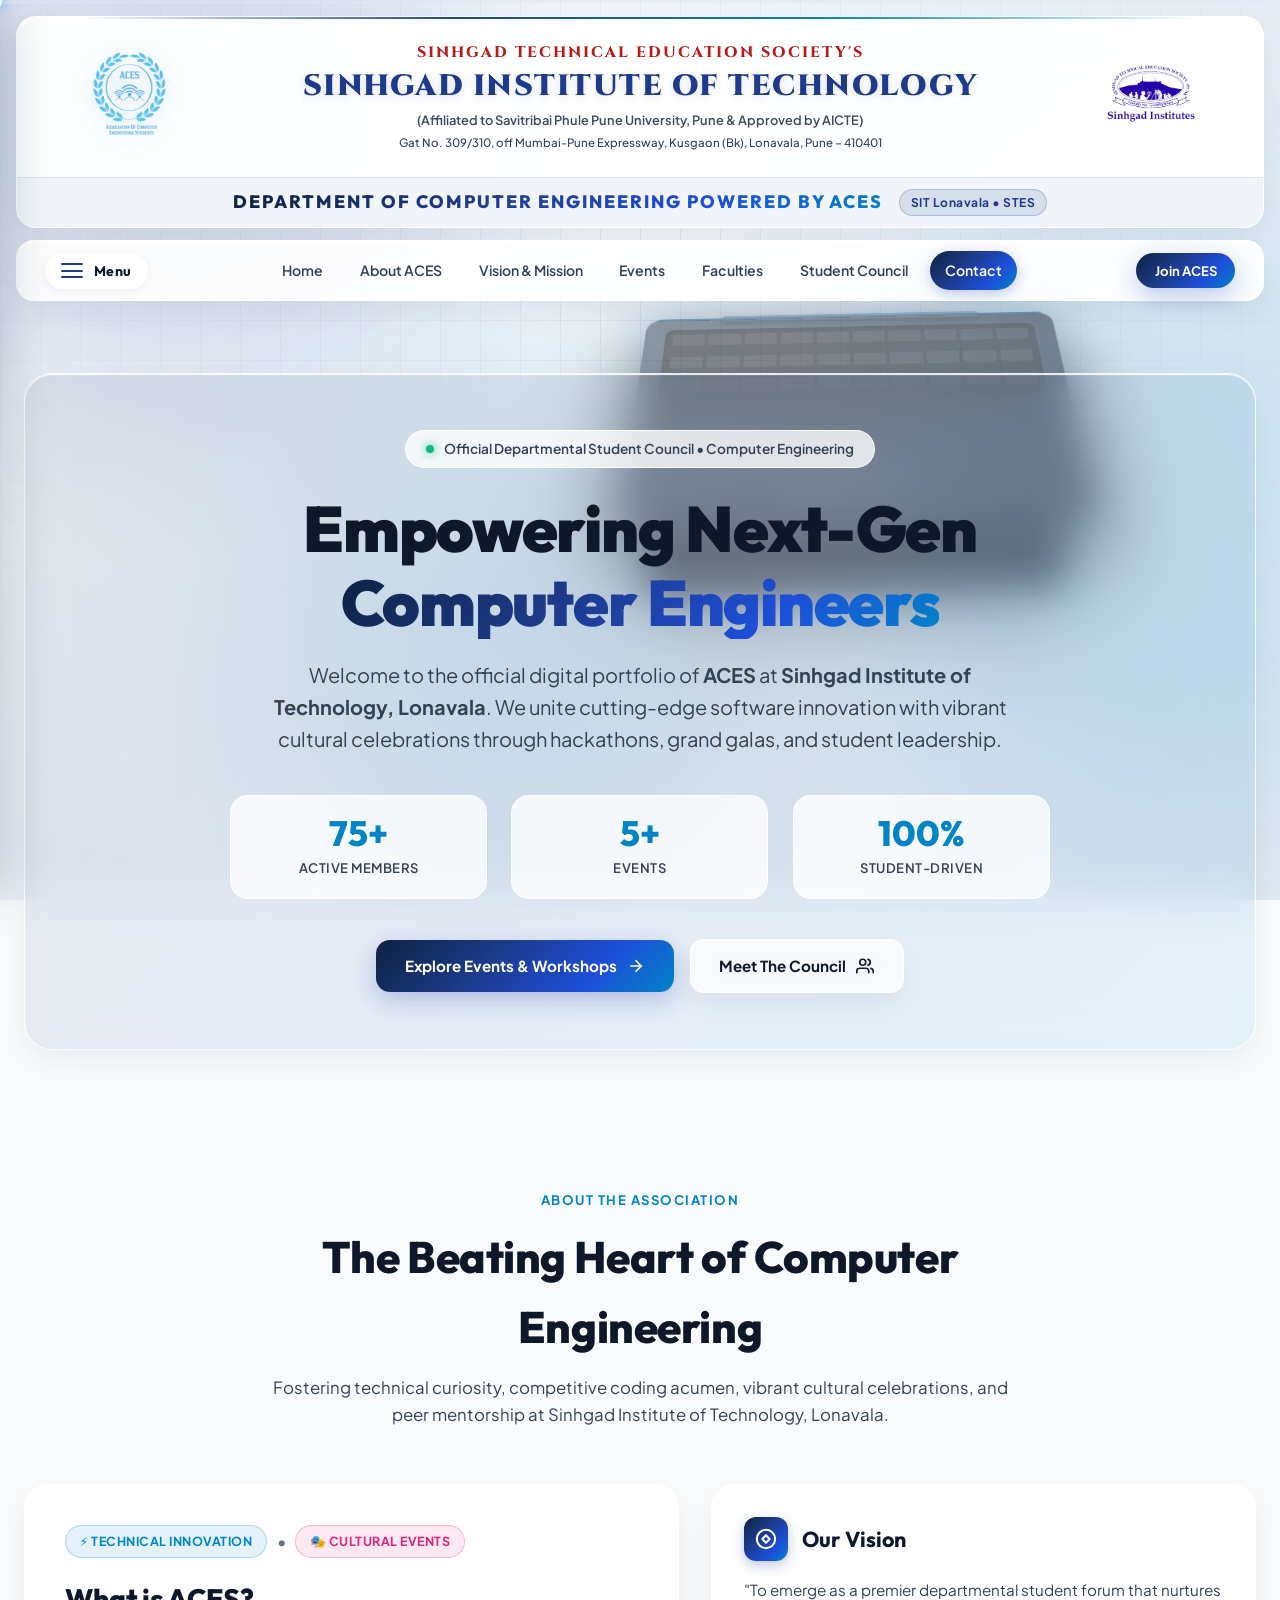
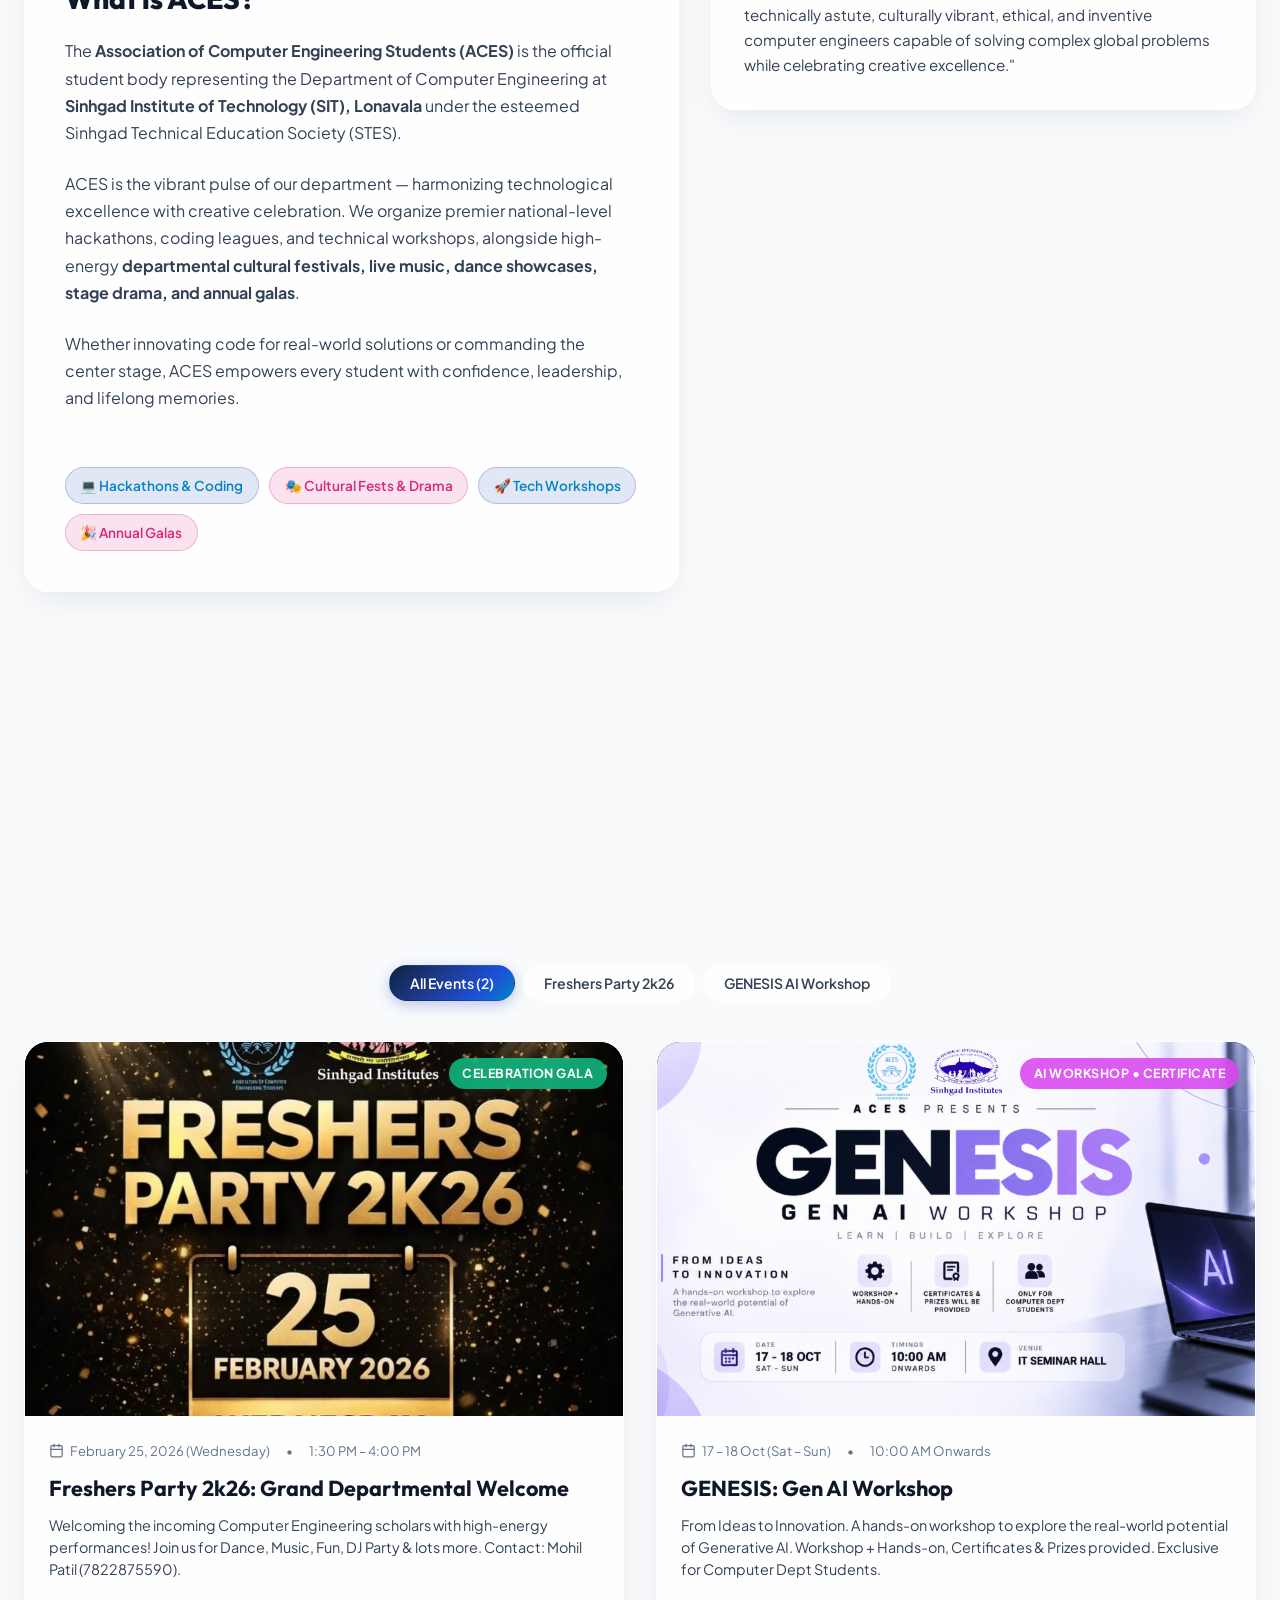
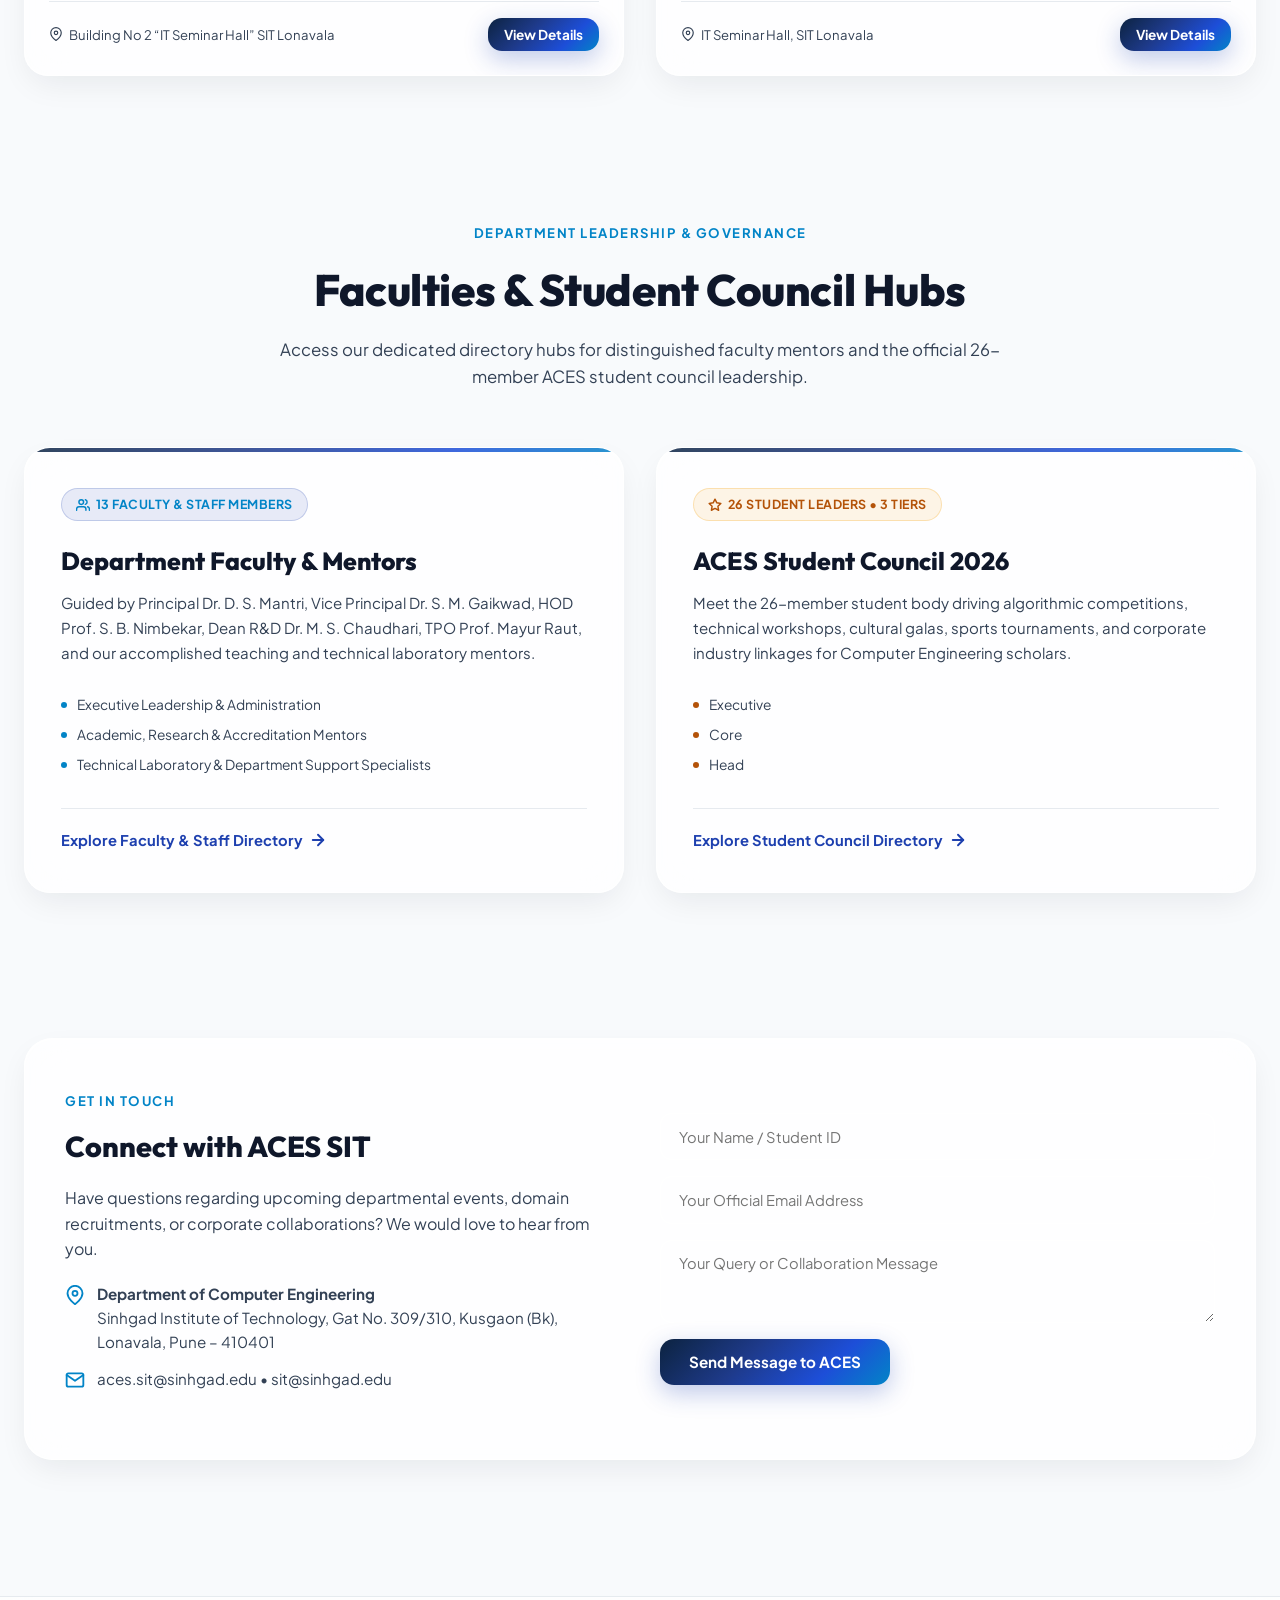
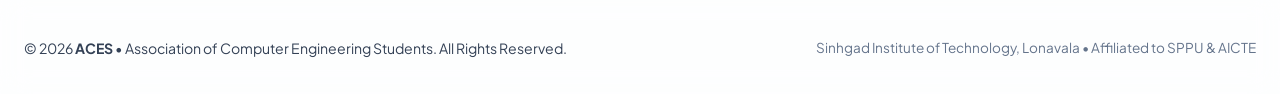
==== commit 312a0467: "Update ACES website: 3-line navigation drawer with smooth scroll, updated department letterhead ribb" ====
--- a/index.html
+++ b/index.html
@@ -27,7 +27,7 @@
       </div>
       <span class="preloader-badge">SIT Lonavala &bull; STES</span>
       <h2 class="preloader-brand-name">ACES SIT</h2>
-      <div class="preloader-motto">&ldquo;Association of Computer Engineering Students&rdquo;</div>
+      <div class="preloader-motto">&ldquo;Department of Computer Engineering &bull; Powered by ACES&rdquo;</div>
       
       <div class="preloader-progress-shell">
         <div id="preloader-progress-bar" class="preloader-progress-fill"></div>
@@ -45,8 +45,8 @@
     <defs>
       <linearGradient id="brandGradientSvg" x1="0%" y1="0%" x2="100%" y2="100%">
         <stop offset="0%" stop-color="#0284c7" />
-        <stop offset="50%" stop-color="#4f46e5" />
-        <stop offset="100%" stop-color="#db2777" />
+        <stop offset="50%" stop-color="#1e40af" />
+        <stop offset="100%" stop-color="#0c2340" />
       </linearGradient>
     </defs>
   </svg>
@@ -157,8 +157,8 @@
 
       <!-- Lower Letterhead Ribbon -->
       <div class="letterhead-ribbon">
-        <span class="ribbon-text">ASSOCIATION OF COMPUTER ENGINEERING STUDENTS</span>
-        <span class="ribbon-tag">Dept. of Computer Engineering &bull; SIT Lonavala</span>
+        <span class="ribbon-text">Department of Computer Engineering powered by ACES</span>
+        <span class="ribbon-tag">SIT Lonavala &bull; STES</span>
       </div>
 
     </div>
@@ -169,10 +169,15 @@
        ======================================================================== -->
   <nav class="sticky-nav-bar" id="sticky-nav" aria-label="Main Navigation">
     <div class="sticky-nav-inner">
-      <a href="#home" class="nav-brand-mini">
-        <img src="assets/aces-logo.png" alt="ACES Emblem" class="mini-aces-logo">
-        <span>ACES <span style="font-weight: 400; color: var(--cyan-accent); font-size: 0.9rem;">SIT</span></span>
-      </a>
+      <!-- 3-Lines Navigation Trigger Button (Replaces static ACES SIT brand) -->
+      <button class="nav-menu-toggle-btn" id="nav-menu-toggle-btn" aria-label="Toggle Navigation Menu" aria-expanded="false" title="Menu Navigation">
+        <span class="hamburger-box">
+          <span class="hamburger-line"></span>
+          <span class="hamburger-line"></span>
+          <span class="hamburger-line"></span>
+        </span>
+        <span class="nav-menu-label">Menu</span>
+      </button>
 
       <ul class="nav-links-menu">
         <li class="nav-pill-item"><a href="#home" class="active">Home</a></li>
@@ -190,6 +195,129 @@
       </a>
     </div>
   </nav>
+
+  <!-- ========================================================================
+       2B. OFFCANVAS SLIDE-IN NAVIGATION DRAWER
+       Navigate between pages & smoothly scroll to sections
+       ======================================================================== -->
+  <div id="nav-drawer-backdrop" class="nav-drawer-backdrop" aria-hidden="true"></div>
+  <aside id="nav-drawer" class="nav-drawer-panel" aria-label="Main Navigation Menu" aria-hidden="true">
+    <div class="drawer-header">
+      <div class="drawer-brand">
+        <img src="assets/aces-logo.png" alt="ACES Logo" class="drawer-logo">
+        <div class="drawer-brand-text">
+          <span class="drawer-brand-title">ACES SIT</span>
+          <span class="drawer-brand-sub">Dept. of Computer Engineering</span>
+        </div>
+      </div>
+      <button class="drawer-close-btn" id="drawer-close-btn" aria-label="Close Navigation Menu">
+        <svg width="18" height="18" viewBox="0 0 24 24" fill="none" stroke="currentColor" stroke-width="2.2" stroke-linecap="round" stroke-linejoin="round">
+          <line x1="18" y1="6" x2="6" y2="18"></line>
+          <line x1="6" y1="6" x2="18" y2="18"></line>
+        </svg>
+      </button>
+    </div>
+
+    <div class="drawer-body">
+      <span class="drawer-section-title">Explore &bull; Scroll &bull; Navigate</span>
+      <ul class="drawer-links-list">
+        <li>
+          <a href="#home" class="drawer-link active" data-scroll-to="home">
+            <div class="drawer-link-left">
+              <span class="drawer-link-icon">🏠</span>
+              <div>
+                <span class="drawer-link-text">Home</span>
+                <span class="drawer-link-desc">Hero overview &amp; key metrics</span>
+              </div>
+            </div>
+            <span class="drawer-badge">Scroll</span>
+          </a>
+        </li>
+        <li>
+          <a href="#about" class="drawer-link" data-scroll-to="about">
+            <div class="drawer-link-left">
+              <span class="drawer-link-icon">ℹ️</span>
+              <div>
+                <span class="drawer-link-text">About ACES</span>
+                <span class="drawer-link-desc">Department legacy &amp; student body</span>
+              </div>
+            </div>
+            <span class="drawer-badge">Scroll</span>
+          </a>
+        </li>
+        <li>
+          <a href="#vision" class="drawer-link" data-scroll-to="vision">
+            <div class="drawer-link-left">
+              <span class="drawer-link-icon">🎯</span>
+              <div>
+                <span class="drawer-link-text">Vision &amp; Mission</span>
+                <span class="drawer-link-desc">Core goals &amp; institutional focus</span>
+              </div>
+            </div>
+            <span class="drawer-badge">Scroll</span>
+          </a>
+        </li>
+        <li>
+          <a href="#events" class="drawer-link" data-scroll-to="events">
+            <div class="drawer-link-left">
+              <span class="drawer-link-icon">📅</span>
+              <div>
+                <span class="drawer-link-text">Events &amp; Workshops</span>
+                <span class="drawer-link-desc">Freshers 2k26, Genesis AI, Galas</span>
+              </div>
+            </div>
+            <span class="drawer-badge">Scroll</span>
+          </a>
+        </li>
+        <li>
+          <a href="faculties.html" class="drawer-link">
+            <div class="drawer-link-left">
+              <span class="drawer-link-icon">👨‍🏫</span>
+              <div>
+                <span class="drawer-link-text">Department Faculties</span>
+                <span class="drawer-link-desc">HOD, Professors, TPO &amp; Staff</span>
+              </div>
+            </div>
+            <span class="drawer-badge">Page &rarr;</span>
+          </a>
+        </li>
+        <li>
+          <a href="council.html" class="drawer-link">
+            <div class="drawer-link-left">
+              <span class="drawer-link-icon">👥</span>
+              <div>
+                <span class="drawer-link-text">Student Council</span>
+                <span class="drawer-link-desc">Executive leadership &amp; Core team</span>
+              </div>
+            </div>
+            <span class="drawer-badge">Page &rarr;</span>
+          </a>
+        </li>
+        <li>
+          <a href="#contact" class="drawer-link" data-scroll-to="contact">
+            <div class="drawer-link-left">
+              <span class="drawer-link-icon">📞</span>
+              <div>
+                <span class="drawer-link-text">Contact Us</span>
+                <span class="drawer-link-desc">Department inquiries &amp; location</span>
+              </div>
+            </div>
+            <span class="drawer-badge">Scroll</span>
+          </a>
+        </li>
+      </ul>
+    </div>
+
+    <div class="drawer-footer">
+      <a href="#contact" class="btn btn-primary drawer-footer-btn" data-scroll-to="contact">
+        <span>Connect With ACES</span>
+      </a>
+      <div class="drawer-footer-note">
+        Sinhgad Institute of Technology, Lonavala<br>
+        Department of Computer Engineering
+      </div>
+    </div>
+  </aside>
 
   <!-- ========================================================================
        3. HERO PORTFOLIO SECTION
--- a/css/style.css
+++ b/css/style.css
@@ -23,10 +23,10 @@
   --glass-card-bg: rgba(255, 255, 255, 0.78);
   --glass-card-hover: rgba(255, 255, 255, 0.98);
   --glass-border: rgba(255, 255, 255, 0.85);
-  --glass-border-hover: rgba(99, 102, 241, 0.45);
+  --glass-border-hover: rgba(30, 64, 175, 0.45);
   --glass-border-light: rgba(148, 163, 184, 0.22);
   --glass-shadow: 0 12px 32px -6px rgba(15, 23, 42, 0.08), inset 0 1px 1px rgba(255, 255, 255, 0.95);
-  --glass-shadow-hover: 0 20px 42px -8px rgba(79, 70, 229, 0.18), inset 0 1px 2px #ffffff;
+  --glass-shadow-hover: 0 20px 42px -8px rgba(30, 58, 138, 0.22), inset 0 1px 2px #ffffff;
   --glass-blur: blur(20px);
   
   /* Authentic Letterhead Palette (SIT Lonavala) */
@@ -35,21 +35,24 @@
   --letterhead-subtext: #334155;
   --letterhead-ribbon-bg: rgba(241, 245, 249, 0.95);
 
-  /* Accents & Brand Gradients */
-  --primary-accent: #4f46e5;
-  --primary-glow: rgba(79, 70, 229, 0.22);
+  /* Accents & Brand Gradients (Navy Blue Gradient Theme) */
+  --primary-accent: #1e40af;
+  --primary-glow: rgba(30, 64, 175, 0.28);
   --cyan-accent: #0284c7;
-  --pink-accent: #db2777;
+  --navy-deep: #0c2340;
+  --navy-rich: #1e3a8a;
+  --navy-bright: #1d4ed8;
+  --pink-accent: #0284c7;
   --amber-accent: #d97706;
   --emerald-accent: #059669;
-  --brand-gradient: linear-gradient(135deg, #0284c7 0%, #4f46e5 50%, #9333ea 100%);
-  --brand-gradient-glow: linear-gradient(135deg, rgba(2, 132, 199, 0.08) 0%, rgba(79, 70, 229, 0.08) 50%, rgba(147, 51, 234, 0.08) 100%);
+  --brand-gradient: linear-gradient(135deg, #0c2340 0%, #1e3a8a 38%, #1d4ed8 72%, #0284c7 100%);
+  --brand-gradient-glow: linear-gradient(135deg, rgba(12, 35, 64, 0.08) 0%, rgba(30, 58, 138, 0.08) 45%, rgba(2, 132, 199, 0.08) 100%);
   --sinhgad-gold: #b45309;
   
-  /* Soft Ambient Orbs */
-  --orb-1: rgba(99, 102, 241, 0.16);
+  /* Soft Ambient Orbs (Navy & Sky Azure Glows) */
+  --orb-1: rgba(30, 58, 138, 0.18);
   --orb-2: rgba(14, 165, 233, 0.14);
-  --orb-3: rgba(244, 114, 182, 0.12);
+  --orb-3: rgba(2, 132, 199, 0.12);
   
   /* Transitions */
   --theme-transition: all 0.3s ease;
@@ -258,7 +261,7 @@
   text-transform: uppercase;
   line-height: 1.2;
   margin-bottom: 0.35rem;
-  text-shadow: 0 2px 10px rgba(79, 70, 229, 0.12);
+  text-shadow: 0 2px 10px rgba(30, 58, 138, 0.14);
 }
 
 .affiliation-text {
@@ -310,7 +313,7 @@
   font-family: 'Outfit', sans-serif;
   font-size: clamp(0.85rem, 1.4vw, 1.15rem);
   font-weight: 800;
-  letter-spacing: 2.5px;
+  letter-spacing: 2px;
   text-transform: uppercase;
   color: var(--text-main);
   background: var(--brand-gradient);
@@ -319,14 +322,14 @@
 }
 
 .ribbon-tag {
-  background: rgba(99, 102, 241, 0.2);
-  color: var(--cyan-accent);
+  background: rgba(30, 58, 138, 0.12);
+  color: var(--navy-rich);
   padding: 0.2rem 0.65rem;
   border-radius: 9999px;
   font-size: 0.75rem;
   font-weight: 700;
   letter-spacing: 0.5px;
-  border: 1px solid rgba(56, 189, 248, 0.3);
+  border: 1px solid rgba(30, 58, 138, 0.22);
 }
 
 /* ==========================================================================
@@ -353,23 +356,81 @@
   gap: 1.5rem;
 }
 
-.nav-brand-mini {
-  display: flex;
+/* 3-Lines Navigation Trigger Button (Replaces static ACES SIT brand) */
+.nav-menu-toggle-btn {
+  display: inline-flex;
   align-items: center;
   gap: 0.65rem;
-  text-decoration: none;
+  background: rgba(255, 255, 255, 0.9);
+  border: 1px solid var(--glass-border);
+  padding: 0.5rem 0.95rem;
+  border-radius: 9999px;
+  cursor: pointer;
+  outline: none;
+  transition: all 0.25s cubic-bezier(0.16, 1, 0.3, 1);
+  box-shadow: 0 2px 8px rgba(15, 23, 42, 0.06);
+  flex-shrink: 0;
+  user-select: none;
+}
+
+.nav-menu-toggle-btn:hover {
+  background: #ffffff;
+  border-color: rgba(30, 64, 175, 0.4);
+  box-shadow: 0 4px 14px rgba(30, 58, 138, 0.18);
+  transform: translateY(-1px);
+}
+
+.nav-menu-toggle-btn:focus-visible {
+  outline: 2px solid var(--primary-accent);
+  outline-offset: 2px;
+}
+
+.hamburger-box {
+  width: 22px;
+  height: 15px;
+  display: flex;
+  flex-direction: column;
+  justify-content: space-between;
+  align-items: center;
+  position: relative;
+}
+
+.hamburger-line {
+  display: block;
+  width: 100%;
+  height: 2.2px;
+  background: var(--navy-rich);
+  border-radius: 4px;
+  transition: all 0.3s cubic-bezier(0.16, 1, 0.3, 1);
+  transform-origin: center;
+}
+
+.nav-menu-toggle-btn:hover .hamburger-line {
+  background: var(--navy-bright);
+}
+
+/* Active hamburger state (morphs cleanly into X) */
+.nav-menu-toggle-btn.active .hamburger-line:nth-child(1) {
+  transform: translateY(6.4px) rotate(45deg);
+  background: var(--primary-accent);
+}
+
+.nav-menu-toggle-btn.active .hamburger-line:nth-child(2) {
+  opacity: 0;
+  transform: scaleX(0);
+}
+
+.nav-menu-toggle-btn.active .hamburger-line:nth-child(3) {
+  transform: translateY(-6.4px) rotate(-45deg);
+  background: var(--primary-accent);
+}
+
+.nav-menu-label {
+  font-family: 'Outfit', sans-serif;
+  font-size: 0.88rem;
+  font-weight: 700;
   color: var(--text-main);
-  font-family: 'Outfit', sans-serif;
-  font-weight: 800;
-  font-size: 1.15rem;
-  letter-spacing: 1px;
-  flex-shrink: 0;
-}
-
-.mini-aces-logo {
-  width: 34px;
-  height: 34px;
-  object-fit: contain;
+  letter-spacing: 0.5px;
 }
 
 .nav-links-menu {
@@ -403,6 +464,250 @@
   color: #ffffff;
   background: var(--brand-gradient);
   box-shadow: 0 4px 14px var(--primary-glow);
+}
+
+/* ==========================================================================
+   OFFCANVAS NAVIGATION DRAWER (Slide-in Menu with Page & Scroll Navigation)
+   ========================================================================== */
+.nav-drawer-backdrop {
+  position: fixed;
+  inset: 0;
+  background: rgba(12, 35, 64, 0.45);
+  backdrop-filter: blur(6px);
+  -webkit-backdrop-filter: blur(6px);
+  z-index: 2998;
+  opacity: 0;
+  pointer-events: none;
+  transition: opacity 0.35s ease;
+}
+
+.nav-drawer-backdrop.active {
+  opacity: 1;
+  pointer-events: auto;
+}
+
+.nav-drawer-panel {
+  position: fixed;
+  top: 0;
+  left: 0;
+  width: min(380px, 86vw);
+  height: 100vh;
+  height: 100dvh;
+  background: rgba(255, 255, 255, 0.96);
+  backdrop-filter: blur(28px);
+  -webkit-backdrop-filter: blur(28px);
+  border-right: 1px solid var(--glass-border);
+  box-shadow: 16px 0 45px -10px rgba(12, 35, 64, 0.22);
+  z-index: 2999;
+  transform: translateX(-100%);
+  transition: transform 0.4s cubic-bezier(0.16, 1, 0.3, 1);
+  display: flex;
+  flex-direction: column;
+  overflow: hidden;
+}
+
+.nav-drawer-panel.active {
+  transform: translateX(0);
+}
+
+.drawer-header {
+  padding: 1.25rem 1.4rem;
+  border-bottom: 1px solid var(--glass-border-light);
+  display: flex;
+  align-items: center;
+  justify-content: space-between;
+  gap: 1rem;
+  background: rgba(248, 250, 252, 0.85);
+}
+
+.drawer-brand {
+  display: flex;
+  align-items: center;
+  gap: 0.75rem;
+}
+
+.drawer-logo {
+  width: 42px;
+  height: 42px;
+  object-fit: contain;
+  filter: drop-shadow(0 4px 10px rgba(30, 58, 138, 0.2));
+}
+
+.drawer-brand-title {
+  display: block;
+  font-family: 'Outfit', sans-serif;
+  font-size: 1.05rem;
+  font-weight: 800;
+  color: var(--text-main);
+  line-height: 1.2;
+}
+
+.drawer-brand-sub {
+  display: block;
+  font-size: 0.74rem;
+  font-weight: 600;
+  color: var(--cyan-accent);
+}
+
+.drawer-close-btn {
+  width: 36px;
+  height: 36px;
+  border-radius: 50%;
+  border: 1px solid var(--glass-border);
+  background: #ffffff;
+  color: var(--text-muted);
+  display: flex;
+  align-items: center;
+  justify-content: center;
+  cursor: pointer;
+  transition: all 0.2s ease;
+}
+
+.drawer-close-btn:hover {
+  background: #f1f5f9;
+  color: var(--text-main);
+  transform: rotate(90deg);
+}
+
+.drawer-body {
+  flex: 1;
+  overflow-y: auto;
+  padding: 1.25rem 1.15rem;
+  display: flex;
+  flex-direction: column;
+  gap: 1.25rem;
+}
+
+.drawer-section-title {
+  font-size: 0.72rem;
+  font-weight: 800;
+  letter-spacing: 1.5px;
+  text-transform: uppercase;
+  color: var(--text-dim);
+  padding: 0 0.5rem 0.4rem 0.5rem;
+  display: block;
+}
+
+.drawer-links-list {
+  list-style: none;
+  padding: 0;
+  margin: 0;
+  display: flex;
+  flex-direction: column;
+  gap: 0.4rem;
+}
+
+.drawer-link {
+  display: flex;
+  align-items: center;
+  justify-content: space-between;
+  gap: 0.85rem;
+  padding: 0.75rem 0.95rem;
+  border-radius: 14px;
+  text-decoration: none;
+  color: var(--text-main);
+  border: 1px solid transparent;
+  transition: all 0.22s ease;
+  background: transparent;
+}
+
+.drawer-link:hover {
+  background: rgba(30, 58, 138, 0.05);
+  border-color: rgba(30, 64, 175, 0.15);
+  transform: translateX(4px);
+}
+
+.drawer-link.active {
+  background: var(--brand-gradient);
+  color: #ffffff;
+  box-shadow: 0 4px 16px var(--primary-glow);
+}
+
+.drawer-link-left {
+  display: flex;
+  align-items: center;
+  gap: 0.75rem;
+}
+
+.drawer-link-icon {
+  width: 34px;
+  height: 34px;
+  border-radius: 10px;
+  background: rgba(30, 58, 138, 0.08);
+  color: var(--navy-rich);
+  display: flex;
+  align-items: center;
+  justify-content: center;
+  font-size: 1.05rem;
+  flex-shrink: 0;
+  transition: all 0.2s ease;
+}
+
+.drawer-link:hover .drawer-link-icon {
+  background: var(--brand-gradient);
+  color: #ffffff;
+}
+
+.drawer-link.active .drawer-link-icon {
+  background: rgba(255, 255, 255, 0.25);
+  color: #ffffff;
+}
+
+.drawer-link-text {
+  font-family: 'Outfit', sans-serif;
+  font-size: 0.94rem;
+  font-weight: 700;
+  line-height: 1.25;
+}
+
+.drawer-link-desc {
+  font-size: 0.75rem;
+  font-weight: 500;
+  color: var(--text-dim);
+  display: block;
+}
+
+.drawer-link.active .drawer-link-desc {
+  color: rgba(255, 255, 255, 0.85);
+}
+
+.drawer-badge {
+  font-size: 0.7rem;
+  font-weight: 700;
+  padding: 0.2rem 0.55rem;
+  border-radius: 9999px;
+  background: rgba(30, 64, 175, 0.1);
+  color: var(--primary-accent);
+  border: 1px solid rgba(30, 64, 175, 0.2);
+}
+
+.drawer-link.active .drawer-badge {
+  background: rgba(255, 255, 255, 0.2);
+  color: #ffffff;
+  border-color: rgba(255, 255, 255, 0.4);
+}
+
+.drawer-footer {
+  padding: 1.15rem 1.4rem;
+  border-top: 1px solid var(--glass-border-light);
+  background: rgba(248, 250, 252, 0.9);
+  display: flex;
+  flex-direction: column;
+  gap: 0.75rem;
+}
+
+.drawer-footer-btn {
+  width: 100%;
+  justify-content: center;
+  padding: 0.65rem 1rem;
+  font-size: 0.85rem;
+}
+
+.drawer-footer-note {
+  font-size: 0.73rem;
+  color: var(--text-dim);
+  text-align: center;
+  line-height: 1.4;
 }
 
 /* ==========================================================================
@@ -658,8 +963,8 @@
 }
 
 .about-badge-item {
-  background: rgba(99, 102, 241, 0.12);
-  border: 1px solid rgba(99, 102, 241, 0.25);
+  background: rgba(30, 64, 175, 0.12);
+  border: 1px solid rgba(30, 64, 175, 0.25);
   color: var(--cyan-accent);
   padding: 0.4rem 0.9rem;
   border-radius: 9999px;
@@ -669,7 +974,7 @@
 }
 
 .about-badge-item:hover {
-  background: rgba(99, 102, 241, 0.2);
+  background: rgba(30, 64, 175, 0.2);
   transform: translateY(-2px);
 }
 
@@ -834,7 +1139,7 @@
   color: #ffffff;
   border-color: transparent;
   transform: scale(1.12);
-  box-shadow: 0 12px 28px -4px rgba(79, 70, 229, 0.4);
+  box-shadow: 0 12px 28px -4px rgba(30, 58, 138, 0.4);
 }
 
 .carousel-side-btn:active:not(:disabled) {
@@ -990,8 +1295,8 @@
   font-size: 0.78rem;
   font-weight: 700;
   color: var(--primary-accent);
-  background: rgba(99, 102, 241, 0.08);
-  border: 1px solid rgba(99, 102, 241, 0.25);
+  background: rgba(30, 64, 175, 0.08);
+  border: 1px solid rgba(30, 64, 175, 0.25);
   padding: 0.35rem 0.75rem;
   border-radius: 9999px;
   cursor: pointer;
@@ -1205,8 +1510,8 @@
   letter-spacing: 1px;
   padding: 0.3rem 0.85rem;
   border-radius: 9999px;
-  background: rgba(99, 102, 241, 0.15);
-  border: 1px solid rgba(99, 102, 241, 0.3);
+  background: rgba(30, 64, 175, 0.15);
+  border: 1px solid rgba(30, 64, 175, 0.3);
   color: var(--cyan-accent);
 }
 
@@ -1330,16 +1635,16 @@
   text-shadow: 0 2px 6px rgba(0, 0, 0, 0.2);
 }
 
-.avatar-grad-exec { background: linear-gradient(135deg, #4f46e5 0%, #7c3aed 50%, #db2777 100%); }
-.avatar-grad-core { background: linear-gradient(135deg, #0284c7 0%, #2563eb 50%, #4f46e5 100%); }
+.avatar-grad-exec { background: linear-gradient(135deg, #0c2340 0%, #1e3a8a 50%, #0284c7 100%); }
+.avatar-grad-core { background: linear-gradient(135deg, #1e3a8a 0%, #0369a1 50%, #38bdf8 100%); }
 .avatar-grad-tech { background: linear-gradient(135deg, #059669 0%, #0284c7 100%); }
 .avatar-grad-events { background: linear-gradient(135deg, #d97706 0%, #ea580c 100%); }
-.avatar-grad-creative { background: linear-gradient(135deg, #db2777 0%, #9333ea 100%); }
+.avatar-grad-creative { background: linear-gradient(135deg, #0f2744 0%, #1d4ed8 50%, #0ea5e9 100%); }
 .avatar-grad-cultural { background: linear-gradient(135deg, #e11d48 0%, #f43f5e 100%); }
 .avatar-grad-photo { background: linear-gradient(135deg, #475569 0%, #0f172a 100%); }
 .avatar-grad-media { background: linear-gradient(135deg, #2563eb 0%, #06b6d4 100%); }
 .avatar-grad-discipline { background: linear-gradient(135deg, #dc2626 0%, #b91c1c 100%); }
-.avatar-grad-anchoring { background: linear-gradient(135deg, #7c3aed 0%, #c026d3 100%); }
+.avatar-grad-anchoring { background: linear-gradient(135deg, #1e3a8a 0%, #2563eb 100%); }
 
 .domain-badge {
   display: inline-block;
@@ -1350,9 +1655,9 @@
   text-transform: uppercase;
   letter-spacing: 0.5px;
   margin-bottom: 0.5rem;
-  background: rgba(99, 102, 241, 0.08);
+  background: rgba(30, 64, 175, 0.08);
   color: var(--primary-accent);
-  border: 1px solid rgba(99, 102, 241, 0.2);
+  border: 1px solid rgba(30, 64, 175, 0.2);
 }
 
 /* Team Signatories Endorsement Card */
@@ -1663,10 +1968,10 @@
 .scroll-progress-bar {
   height: 100%;
   width: 0%;
-  background: linear-gradient(90deg, #0284c7 0%, #4f46e5 50%, #db2777 100%);
+  background: linear-gradient(90deg, #0284c7 0%, #1e40af 50%, #0c2340 100%);
   position: relative;
   transition: width 0.05s linear;
-  box-shadow: 0 0 12px rgba(99, 102, 241, 0.7);
+  box-shadow: 0 0 12px rgba(30, 64, 175, 0.7);
 }
 
 .scroll-progress-glow {
@@ -1721,8 +2026,8 @@
 
 .scroll-to-top-btn:hover {
   transform: translateY(-4px) scale(1.08);
-  box-shadow: 0 18px 32px -4px rgba(79, 70, 229, 0.35), 0 0 16px rgba(99, 102, 241, 0.4);
-  border-color: rgba(99, 102, 241, 0.5);
+  box-shadow: 0 18px 32px -4px rgba(30, 58, 138, 0.35), 0 0 16px rgba(30, 64, 175, 0.4);
+  border-color: rgba(30, 64, 175, 0.5);
 }
 
 .progress-ring-svg {
@@ -1742,7 +2047,7 @@
 
 .progress-ring-circle {
   fill: none;
-  stroke: url(#brandGradientSvg) #4f46e5;
+  stroke: url(#brandGradientSvg) #1e40af;
   stroke-linecap: round;
   stroke-dasharray: 144.51;
   stroke-dashoffset: 144.51;
@@ -1820,7 +2125,7 @@
   padding: 0.5rem 1.5rem;
   box-shadow: 0 16px 36px -6px rgba(15, 23, 42, 0.14);
   background: rgba(255, 255, 255, 0.96);
-  border-color: rgba(99, 102, 241, 0.3);
+  border-color: rgba(30, 64, 175, 0.3);
   transform: translateY(-2px);
   transition: all 0.3s ease;
 }
@@ -1981,8 +2286,8 @@
   margin-top: 3rem;
   padding: 2.25rem;
   border-radius: 20px;
-  background: linear-gradient(135deg, rgba(99, 102, 241, 0.08) 0%, rgba(2, 132, 199, 0.05) 100%);
-  border: 1px solid rgba(99, 102, 241, 0.2);
+  background: linear-gradient(135deg, rgba(30, 64, 175, 0.08) 0%, rgba(2, 132, 199, 0.05) 100%);
+  border: 1px solid rgba(30, 64, 175, 0.2);
   display: flex;
   align-items: center;
   justify-content: space-between;
@@ -2031,7 +2336,7 @@
   background: rgba(255, 255, 255, 0.94);
   border: 1px solid rgba(255, 255, 255, 0.9);
   border-radius: 28px;
-  box-shadow: 0 25px 60px rgba(99, 102, 241, 0.16), 0 10px 25px rgba(0, 0, 0, 0.05);
+  box-shadow: 0 25px 60px rgba(30, 64, 175, 0.16), 0 10px 25px rgba(0, 0, 0, 0.05);
   backdrop-filter: blur(25px);
   -webkit-backdrop-filter: blur(25px);
   padding: 2.75rem 2.25rem;
@@ -2071,7 +2376,7 @@
 
 .preloader-orbit-ring.ring-1 {
   inset: -6px;
-  border: 2px dashed rgba(99, 102, 241, 0.35);
+  border: 2px dashed rgba(30, 64, 175, 0.35);
   animation: preloaderSpin 8s linear infinite;
 }
 
@@ -2095,7 +2400,7 @@
   width: 72px;
   height: 72px;
   object-fit: contain;
-  filter: drop-shadow(0 6px 14px rgba(99, 102, 241, 0.25));
+  filter: drop-shadow(0 6px 14px rgba(30, 64, 175, 0.25));
   animation: preloaderPulse 2s ease-in-out infinite;
 }
 
@@ -2111,11 +2416,11 @@
   text-transform: uppercase;
   letter-spacing: 1px;
   color: var(--primary-accent);
-  background: rgba(99, 102, 241, 0.08);
+  background: rgba(30, 64, 175, 0.08);
   padding: 0.3rem 0.8rem;
   border-radius: 9999px;
   margin-bottom: 0.6rem;
-  border: 1px solid rgba(99, 102, 241, 0.18);
+  border: 1px solid rgba(30, 64, 175, 0.18);
 }
 
 .preloader-brand-name {
@@ -2138,7 +2443,7 @@
 .preloader-progress-shell {
   width: 100%;
   height: 6px;
-  background: rgba(99, 102, 241, 0.1);
+  background: rgba(30, 64, 175, 0.1);
   border-radius: 9999px;
   overflow: hidden;
   margin-bottom: 0.85rem;
@@ -2151,7 +2456,7 @@
   background: var(--brand-gradient);
   border-radius: 9999px;
   transition: width 0.15s ease-out;
-  box-shadow: 0 0 10px rgba(99, 102, 241, 0.6);
+  box-shadow: 0 0 10px rgba(30, 64, 175, 0.6);
 }
 
 .preloader-status-row {
@@ -2415,7 +2720,7 @@
 .term-c-cyan { color: #38bdf8; font-weight: 700; }
 .term-c-green { color: #10b981; }
 .term-c-gold { color: #f59e0b; font-weight: 700; }
-.term-c-purple { color: #c084fc; }
+.term-c-purple { color: #60a5fa; }
 .term-c-dim { color: #64748b; }
 
 /* Back Face: Outer Shell (Faces away when open, or towards camera if viewed from reverse) */
@@ -2440,7 +2745,7 @@
   width: 64px;
   height: 64px;
   object-fit: contain;
-  filter: drop-shadow(0 0 16px rgba(99, 102, 241, 0.75));
+  filter: drop-shadow(0 0 16px rgba(30, 64, 175, 0.75));
 }
 
 .laptop-logo-text {
@@ -2497,8 +2802,8 @@
 
 .directory-portal-card:hover {
   transform: translateY(-8px);
-  border-color: rgba(99, 102, 241, 0.45);
-  box-shadow: 0 20px 45px rgba(99, 102, 241, 0.16);
+  border-color: rgba(30, 64, 175, 0.45);
+  box-shadow: 0 20px 45px rgba(30, 64, 175, 0.16);
 }
 
 .portal-badge {
@@ -2511,9 +2816,9 @@
   font-weight: 700;
   text-transform: uppercase;
   letter-spacing: 0.5px;
-  background: rgba(99, 102, 241, 0.1);
+  background: rgba(30, 64, 175, 0.1);
   color: var(--cyan-accent);
-  border: 1px solid rgba(99, 102, 241, 0.2);
+  border: 1px solid rgba(30, 64, 175, 0.2);
   margin-bottom: 1.25rem;
   width: fit-content;
 }
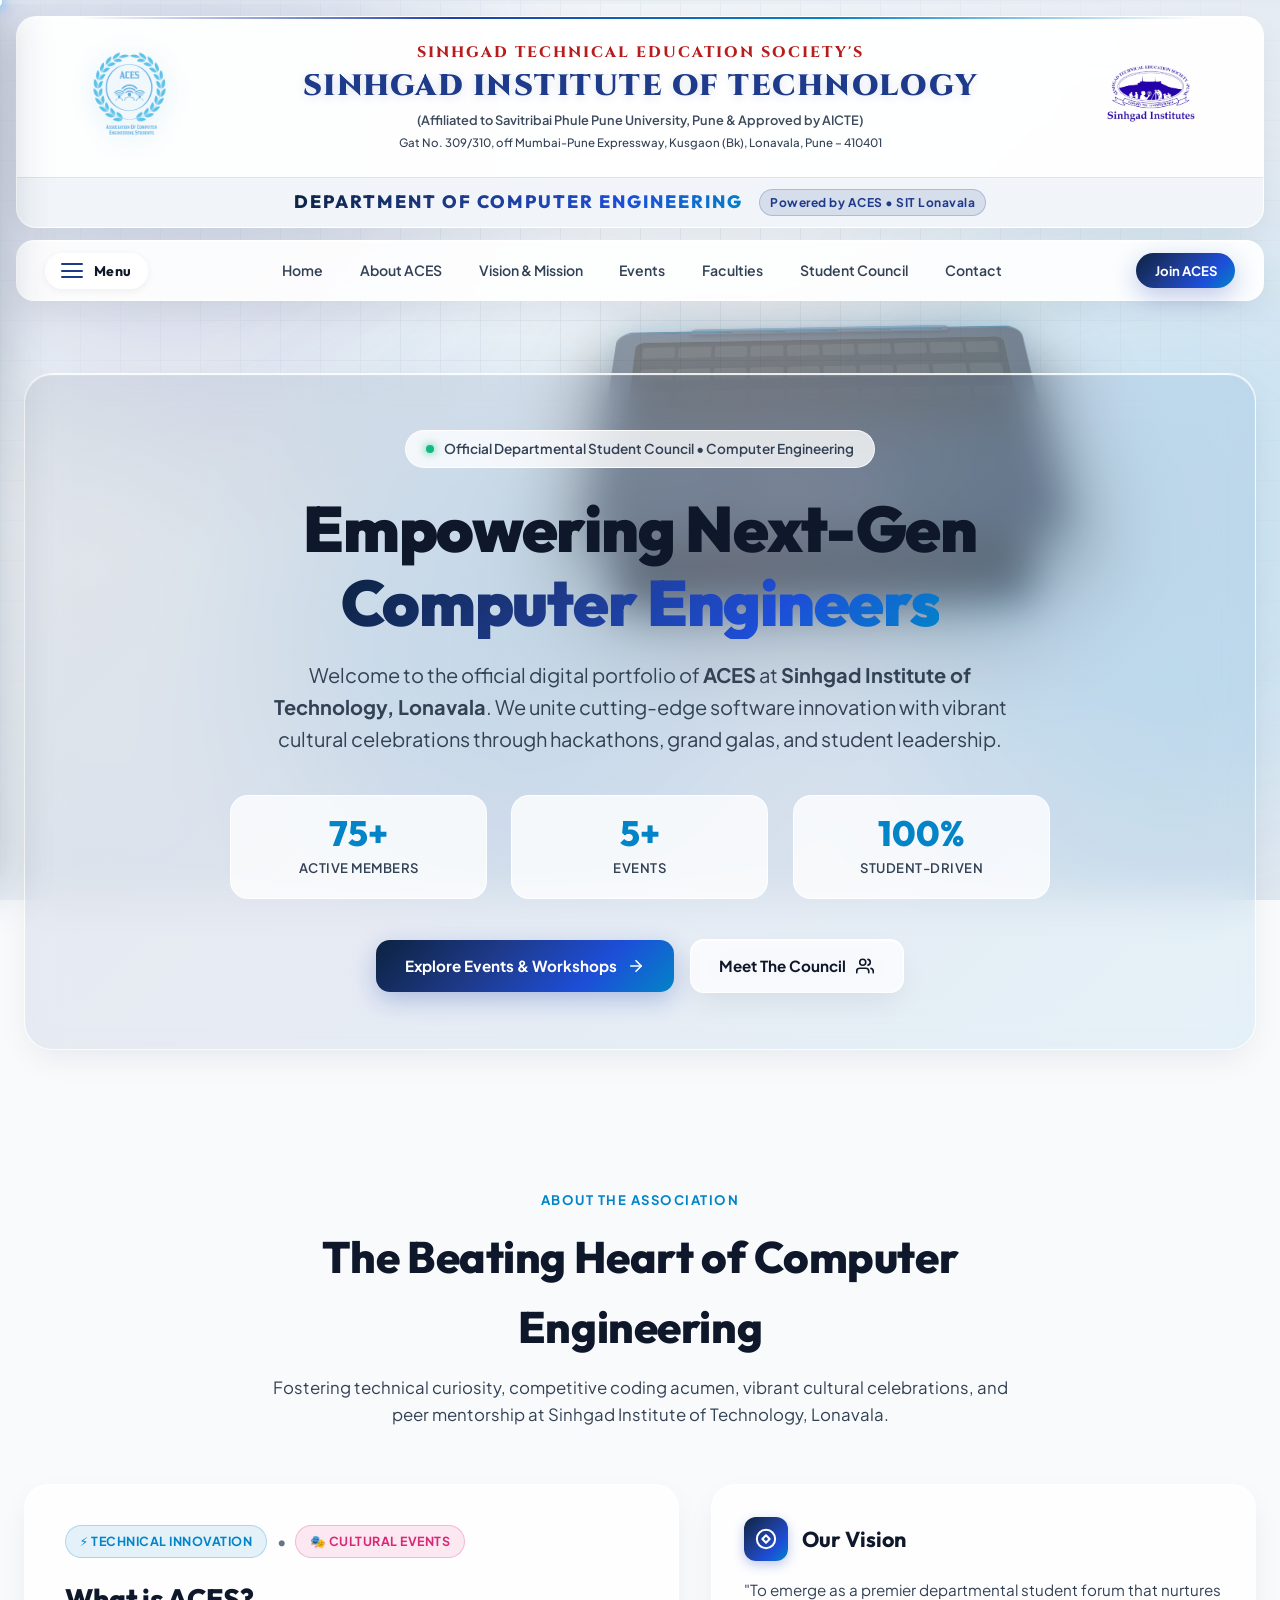
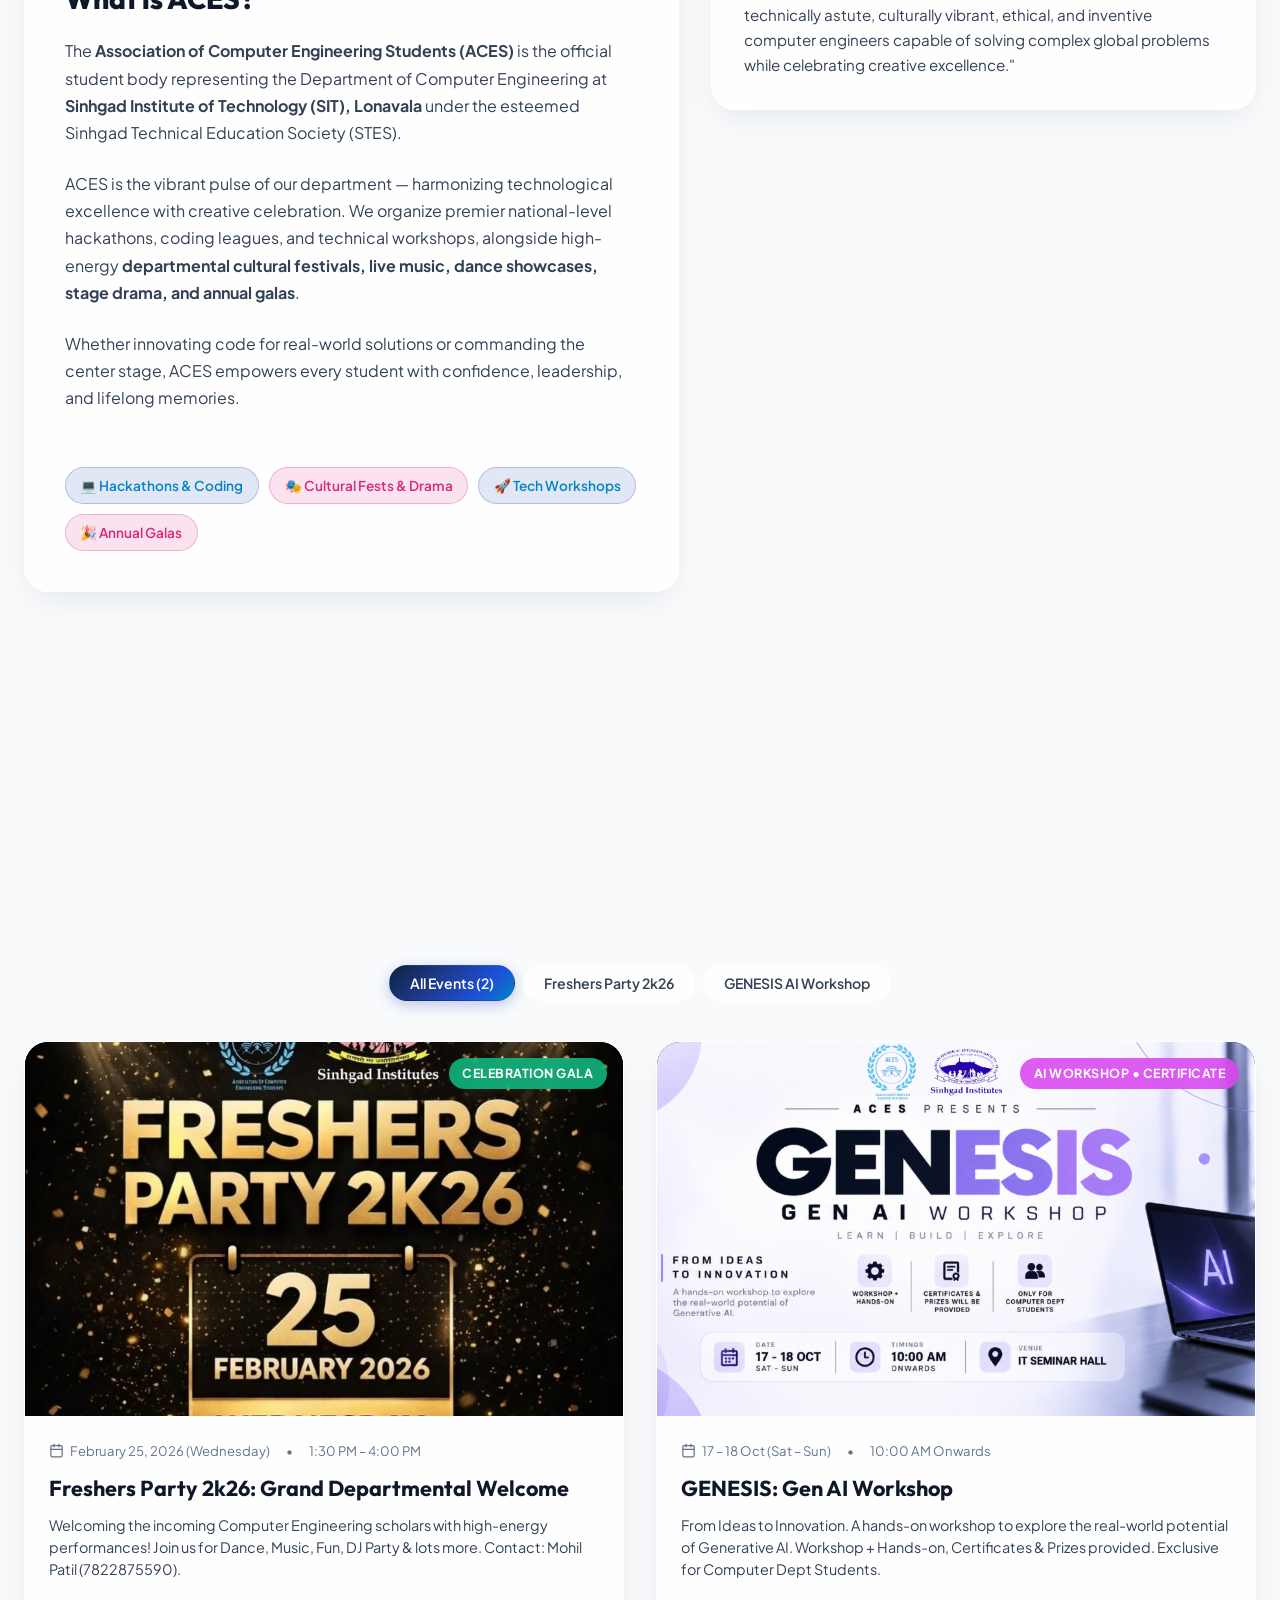
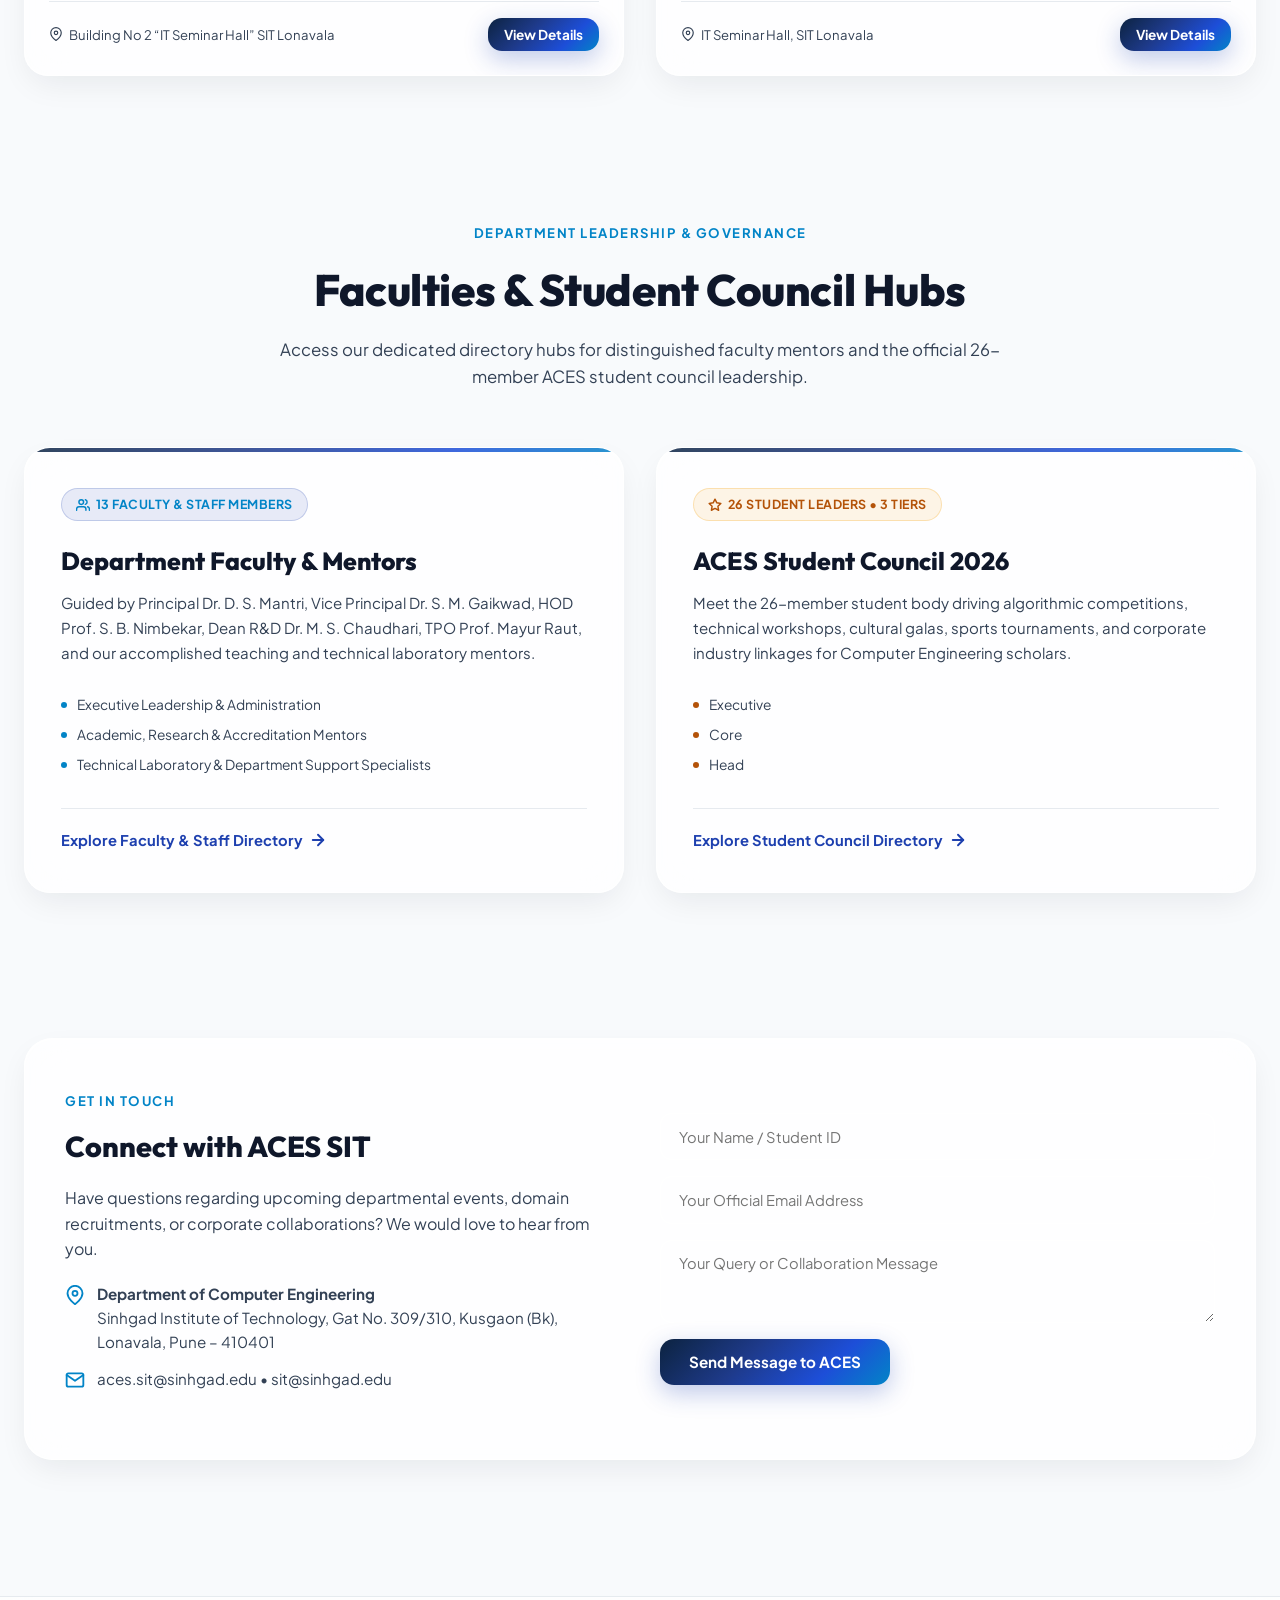
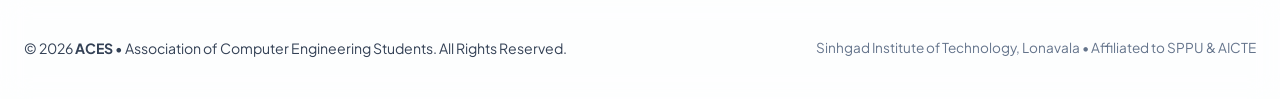
==== commit fd560835: "Update letterhead ribbon: DEPARTMENT OF COMPUTER ENGINEERING with pill badge Powered by ACES • SIT L" ====
--- a/index.html
+++ b/index.html
@@ -157,8 +157,8 @@
 
       <!-- Lower Letterhead Ribbon -->
       <div class="letterhead-ribbon">
-        <span class="ribbon-text">Department of Computer Engineering powered by ACES</span>
-        <span class="ribbon-tag">SIT Lonavala &bull; STES</span>
+        <span class="ribbon-text">Department of Computer Engineering</span>
+        <span class="ribbon-tag">Powered by ACES &bull; SIT Lonavala</span>
       </div>
 
     </div>
